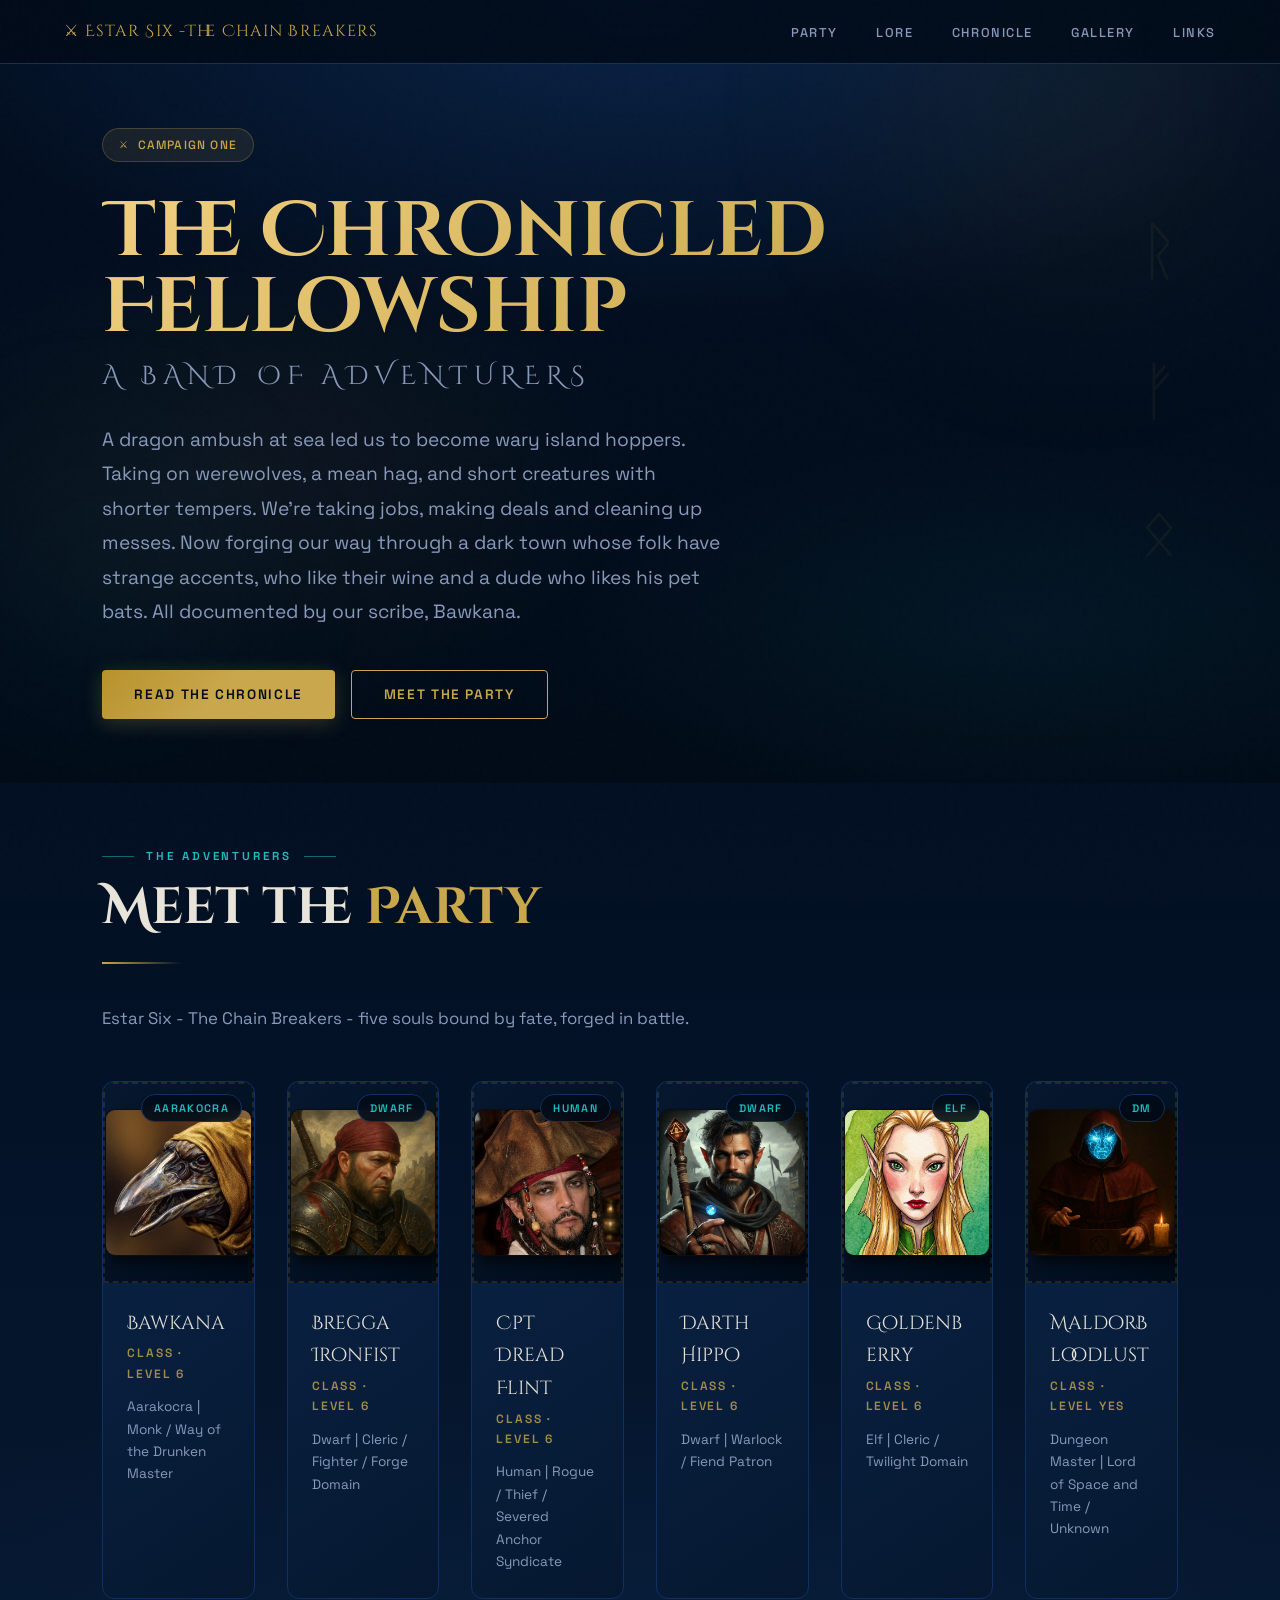
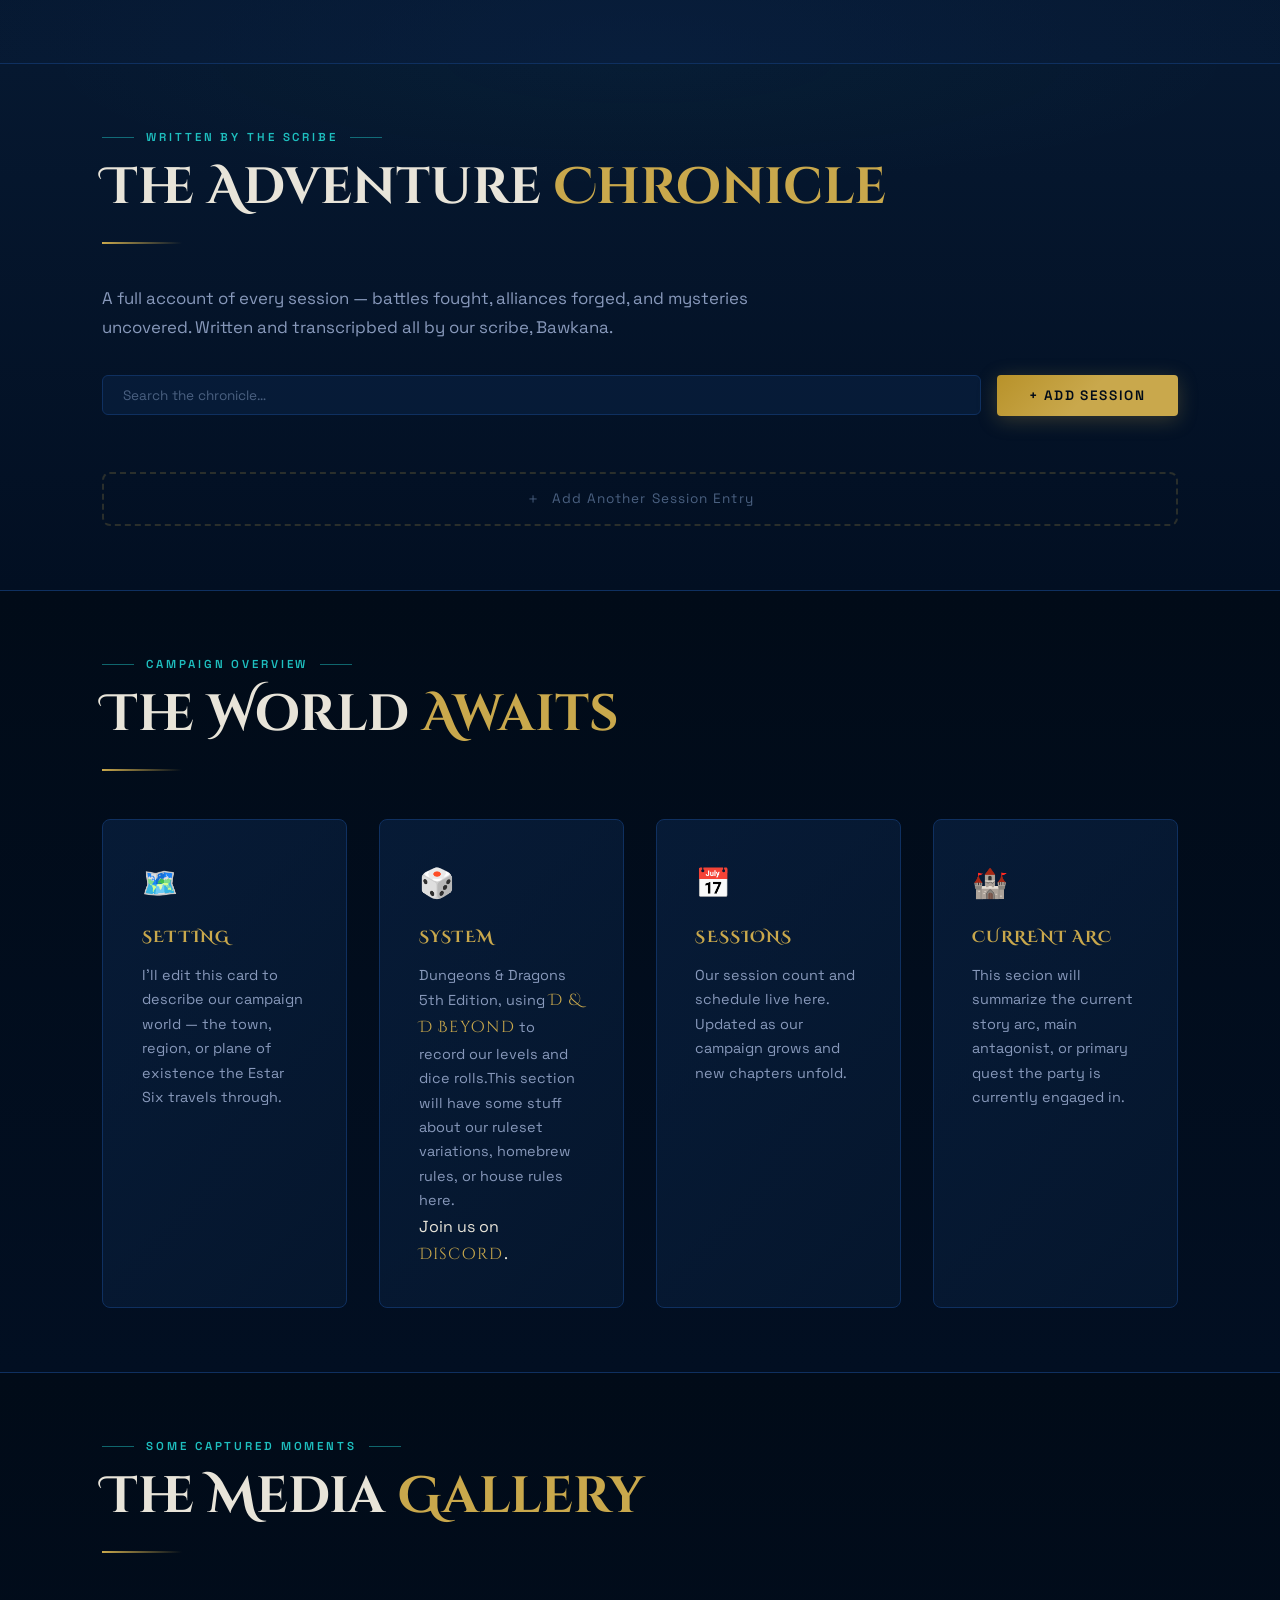
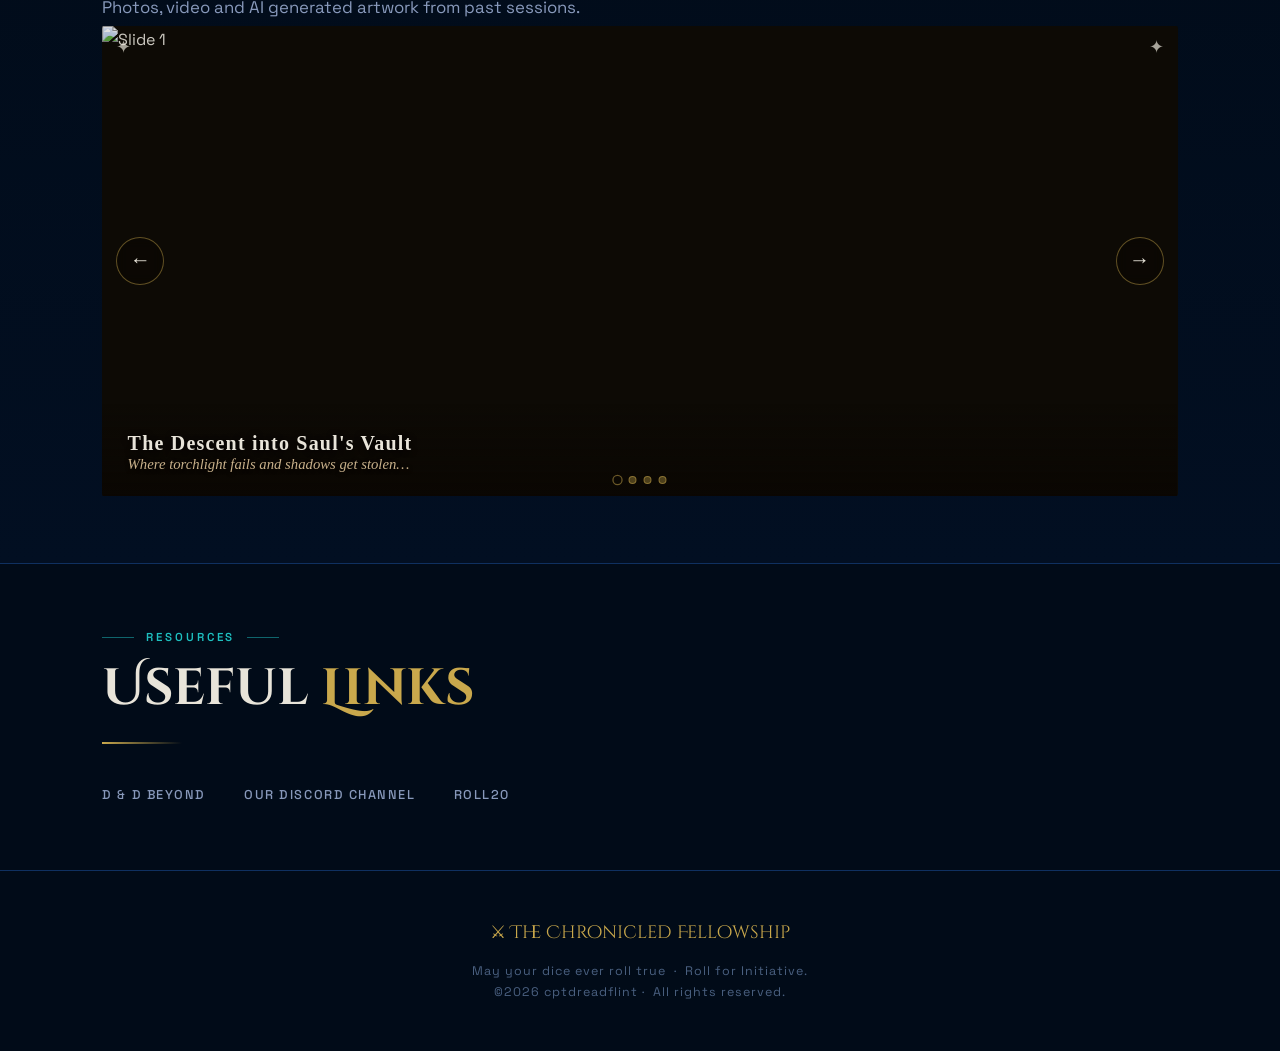
==== dnd.html @ a37221e0 "chaged p tag to div so that editing text container with pre-existing ul and li tags will appear in s" ====
<!doctype html>

<html lang="en">
  <head>
    <!-- Google tag (gtag.js) -->
    <script
      async
      src="https://www.googletagmanager.com/gtag/js?id=G-GZ7DWD8VS9"
    ></script>
    <script>
      window.dataLayer = window.dataLayer || [];
      function gtag() {
        dataLayer.push(arguments);
      }
      gtag("js", new Date());

      gtag("config", "G-GZ7DWD8VS9");
    </script>
    <meta charset="UTF-8" />
    <meta name="viewport" content="width=device-width, initial-scale=1.0" />
    <title>The Chronicled Fellowship</title>
    <link rel="stylesheet" href="./css/dnd.css" />
    <link
      href="https://fonts.googleapis.com/css2?family=Space+Grotesk:wght@300;400;500;600;700&family=Cinzel+Decorative:wght@400;700;900&display=swap"
      rel="stylesheet"
    />
  </head>
  <body>
    <!-- ─── NAVIGATION ─── -->

    <nav>
      <a href="#party" class="nav-logo">⚔ Estar Six -The Chain Breakers</a>
      <ul class="nav-links">
        <li><a href="#party">Party</a></li>
        <li><a href="#lore">Lore</a></li>
        <li><a href="#log">Chronicle</a></li>
        <li><a href="#gallery" class="mobile-nav-link">Gallery</a></li>
        <li><a href="#links-links">Links</a></li>
      </ul>

      <!-- Hamburger button — visible only at ≤ 479px via media query -->
      <div class="hamburger-menu">
        <button
          class="hamburger-btn"
          id="hamburgerBtn"
          aria-label="Toggle navigation menu"
          aria-expanded="false"
          aria-controls="mobileNav"
        >
          <span class="bar-top"></span>
          <span class="bar-mid"></span>
          <span class="bar-bot"></span>
        </button>
      </div>
    </nav>

    <!-- Mobile dropdown — lives outside <nav> so it can expand freely below it -->
    <div
      class="mobile-nav"
      id="mobileNav"
      role="navigation"
      aria-label="Mobile navigation"
    >
      <ul>
        <li><a href="#party" class="mobile-nav-link">Party</a></li>
        <li><a href="#lore" class="mobile-nav-link">Lore</a></li>
        <li><a href="#log" class="mobile-nav-link">Chronicle</a></li>
        <li><a href="#gallery" class="mobile-nav-link">Gallery</a></li>
        <li><a href="#links-links" class="mobile-nav-link">Links</a></li>
      </ul>
    </div>

    <!-- ─── HERO ─── -->

    <section id="hero">
      <div class="orb hero-orb-1"></div>
      <div class="orb hero-orb-2"></div>
      <div class="runes-deco" aria-hidden="true">
        <div class="rune">ᚱ</div>
        <div class="rune">ᚠ</div>
        <div class="rune">ᛟ</div>
      </div>
      <div class="section-inner hero-content">
        <div class="hero-badge anim-load-1">Campaign One</div>
        <h1 class="hero-title anim-load-2">The Chronicled<br />Fellowship</h1>
        <p class="hero-subtitle-name anim-load-3">A Band of Adventurers</p>
        <p class="hero-tagline anim-load-4">
          A dragon ambush at sea led us to become wary island hoppers. Taking on
          werewolves, a mean hag, and short creatures with shorter tempers.
          We're taking jobs, making deals and cleaning up messes. Now forging
          our way through a dark town whose folk have strange accents, who like
          their wine and a dude who likes his pet bats. All documented by our
          scribe, Bawkana.
        </p>
        <div class="hero-actions anim-load-4">
          <a href="#log" class="btn btn-primary">Read the Chronicle</a>
          <a href="#party" class="btn btn-ghost">Meet the Party</a>
        </div>
      </div>
    </section>

    <!-- ─── PARTY ─── -->

    <section id="party">
      <div class="section-inner reveal">
        <div class="section-eyebrow">The Adventurers</div>
        <h2 class="section-title">Meet the <span>Party</span></h2>
        <div class="divider"></div>
        <p class="section-subtitle">
          Estar Six - The Chain Breakers - five souls bound by fate, forged in
          battle.
          <!--Click a portrait to upload a character image.-->
        </p>

        <div class="party-grid" id="partyGrid">
          <!-- MEMBER 1 -->
          <div class="member-card">
            <div class="member-photo-wrap">
              <label
                class="member-photo-placeholder"
                for="photo1"
                title="Click to upload photo"
              >
                <picture>
                  <source
                    media="(max-width: 480px)"
                    srcset="./img/bawkana150.jpg"
                  />
                  <source
                    media="(max-width: 768px)"
                    srcset="./img/bawkana150.jpg"
                  />
                  <source
                    media="(max-width: 1200px)"
                    srcset="./img/bawkana.jpg"
                  />
                  <img src="./img/bawkana.jpg" alt="Bawkana portrait" />
                </picture>
                <!-- <span>🧝</span>
          Upload Portrait -->
              </label>
              <input
                type="file"
                id="photo1"
                class="photo-input"
                accept="image/*"
                onchange="loadPhoto(this, 'img1')"
              />
              <img
                id="img1"
                src=""
                alt="Character portrait"
                style="display: none"
              />
              <div class="member-race-badge" id="race1">Aarakocra</div>
            </div>
            <div class="member-info">
              <div
                class="member-name"
                id="name1"
                contenteditable="true"
                spellcheck="false"
              >
                Bawkana
              </div>
              <div
                class="member-class"
                id="class1"
                contenteditable="true"
                spellcheck="false"
              >
                Class · Level 6
              </div>
              <p
                class="member-bio"
                id="bio1"
                contenteditable="true"
                spellcheck="false"
              >
                Aarakocra | Monk / Way of the Drunken Master
              </p>
            </div>
          </div>

          <!-- MEMBER 2 -->
          <div class="member-card">
            <div class="member-photo-wrap">
              <label
                class="member-photo-placeholder"
                for="photo2"
                title="Click to upload photo"
              >
                <picture>
                  <source
                    media="(max-width: 480px)"
                    srcset="./img/bregga_ironfist150.png"
                  />
                  <source
                    media="(max-width: 768px)"
                    srcset="./img/bregga_ironfist150.png"
                  />
                  <source
                    media="(max-width: 1200px)"
                    srcset="./img/bregga_ironfist1024.jpg"
                  />
                  <img
                    src="./img/bregga_ironfist1024.jpg"
                    alt="Bregga Ironfist portrait"
                  />
                </picture>
                <!--<span>🧙</span>
           Upload Portrait -->
              </label>
              <input
                type="file"
                id="photo2"
                class="photo-input"
                accept="image/*"
                onchange="loadPhoto(this, 'img2')"
              />
              <img
                id="img2"
                src=""
                alt="Character portrait"
                style="display: none"
              />
              <div class="member-race-badge" id="race2">Dwarf</div>
            </div>
            <div class="member-info">
              <div
                class="member-name"
                id="name2"
                contenteditable="true"
                spellcheck="false"
              >
                Bregga Ironfist
              </div>
              <div
                class="member-class"
                id="class2"
                contenteditable="true"
                spellcheck="false"
              >
                Class · Level 6
              </div>
              <p
                class="member-bio"
                id="bio2"
                contenteditable="true"
                spellcheck="false"
              >
                Dwarf | Cleric / Fighter / Forge Domain
              </p>
            </div>
          </div>

          <!-- MEMBER 3 -->
          <div class="member-card">
            <div class="member-photo-wrap">
              <label
                class="member-photo-placeholder"
                for="photo3"
                title="Click to upload photo"
              >
                <span>
                  <picture>
                    <source
                      media="(max-width: 480px)"
                      srcset="./img/cptdreadflint150.jpg"
                    />
                    <source
                      media="(max-width: 768px)"
                      srcset="./img/cptdreadflint150.jpg"
                    />
                    <source
                      media="(max-width: 1200px)"
                      srcset="./img/cptdreadflint1024.jpg"
                    />
                    <img
                      src="./img/cptdreadflint1024.jpg"
                      alt="Cpt Dread Flint portrait"
                    />
                  </picture>
                </span>
                <!-- <span>🧟</span>
          Upload Portrait -->
              </label>
              <input
                type="file"
                id="photo3"
                class="photo-input"
                accept="image/*"
                onchange="loadPhoto(this, 'img3')"
              />
              <img
                id="img3"
                src=""
                alt="Character portrait"
                style="display: none"
              />
              <div class="member-race-badge" id="race3">Human</div>
            </div>
            <div class="member-info">
              <div
                class="member-name"
                id="name3"
                contenteditable="true"
                spellcheck="false"
              >
                Cpt Dread Flint
              </div>
              <div
                class="member-class"
                id="class3"
                contenteditable="true"
                spellcheck="false"
              >
                Class · Level 6
              </div>
              <p
                class="member-bio"
                id="bio3"
                contenteditable="true"
                spellcheck="false"
              >
                Human | Rogue / Thief / Severed Anchor Syndicate
              </p>
            </div>
          </div>

          <!-- MEMBER 4 -->
          <div class="member-card">
            <div class="member-photo-wrap">
              <label
                class="member-photo-placeholder"
                for="photo4"
                title="Click to upload photo"
              >
                <picture>
                  <source
                    media="(max-width: 480px)"
                    srcset="./img/darth_hippo150.jpg"
                  />
                  <source
                    media="(max-width: 768px)"
                    srcset="./img/darth_hippo150.jpg"
                  />
                  <source
                    media="(max-width: 1200px)"
                    srcset="./img/darth_hippo.jpeg"
                  />
                  <img
                    src="./img/darth_hippo.jpeg"
                    alt="Darth Hippo portrait"
                  />
                </picture>
                <!-- <span>🐉</span>
          Upload Portrait -->
              </label>
              <input
                type="file"
                id="photo4"
                class="photo-input"
                accept="image/*"
                onchange="loadPhoto(this, 'img4')"
              />
              <img
                id="img4"
                src=""
                alt="Character portrait"
                style="display: none"
              />
              <div class="member-race-badge" id="race4">Dwarf</div>
            </div>
            <div class="member-info">
              <div
                class="member-name"
                id="name4"
                contenteditable="true"
                spellcheck="false"
              >
                Darth Hippo
              </div>
              <div
                class="member-class"
                id="class4"
                contenteditable="true"
                spellcheck="false"
              >
                Class · Level 6
              </div>
              <p
                class="member-bio"
                id="bio4"
                contenteditable="true"
                spellcheck="false"
              >
                Dwarf | Warlock / Fiend Patron
              </p>
            </div>
          </div>

          <!-- MEMBER 5 -->
          <div class="member-card">
            <div class="member-photo-wrap">
              <label
                class="member-photo-placeholder"
                for="photo5"
                title="Click to upload photo"
              >
                <picture>
                  <source
                    media="(max-width: 480px)"
                    srcset="./img/goldenberry150.jpg"
                  />
                  <source
                    media="(max-width: 768px)"
                    srcset="./img/goldenberry150.jpg"
                  />
                  <source
                    media="(max-width: 1200px)"
                    srcset="./img/goldenberry.jpg"
                  />
                  <img src="./img/goldenberry.jpg" alt="Goldenberry portrait" />
                </picture>
                <!-- <span>🌿</span>
          Upload Portrait -->
              </label>
              <input
                type="file"
                id="photo5"
                class="photo-input"
                accept="image/*"
                onchange="loadPhoto(this, 'img5')"
              />
              <img
                id="img5"
                src=""
                alt="Character portrait"
                style="display: none"
              />
              <div class="member-race-badge" id="race5">Elf</div>
            </div>
            <div class="member-info">
              <div
                class="member-name"
                id="name5"
                contenteditable="true"
                spellcheck="false"
              >
                Goldenberry
              </div>
              <div
                class="member-class"
                id="class5"
                contenteditable="true"
                spellcheck="false"
              >
                Class · Level 6
              </div>
              <p
                class="member-bio"
                id="bio5"
                contenteditable="true"
                spellcheck="false"
              >
                Elf | Cleric / Twilight Domain
              </p>
            </div>
          </div>

          <!-- MEMBER 6 -->
          <div class="member-card">
            <div class="member-photo-wrap">
              <label
                class="member-photo-placeholder"
                for="photo6"
                title="Click to upload photo"
              >
                <picture>
                  <source
                    media="(max-width: 480px)"
                    srcset="./img/maldorbloodlust150.jpg"
                  />
                  <source
                    media="(max-width: 768px)"
                    srcset="./img/maldorbloodlust150.jpg"
                  />
                  <source
                    media="(max-width: 1200px)"
                    srcset="./img/maldorbloodlust1024.jpg"
                  />
                  <img
                    src="./img/maldorbloodlust1024.jpg"
                    alt="MaldorBloodlust portrait"
                  />
                </picture>
                <!-- <span>🌑</span>
          Upload Portrait -->
              </label>
              <input
                type="file"
                id="photo6"
                class="photo-input"
                accept="image/*"
                onchange="loadPhoto(this, 'img6')"
              />
              <img
                id="img6"
                src=""
                alt="Character portrait"
                style="display: none"
              />
              <div class="member-race-badge" id="race6">DM</div>
            </div>
            <div class="member-info">
              <div
                class="member-name"
                id="name6"
                contenteditable="true"
                spellcheck="false"
              >
                MaldorBloodlust
              </div>
              <div
                class="member-class"
                id="class6"
                contenteditable="true"
                spellcheck="false"
              >
                Class · Level Yes
              </div>
              <p
                class="member-bio"
                id="bio6"
                contenteditable="true"
                spellcheck="false"
              >
                Dungeon Master | Lord of Space and Time / Unknown
              </p>
            </div>
          </div>
        </div>
      </div>
    </section>

    <!-- ─── ADVENTURE LOG ─── -->

    <section id="log">
      <div class="section-inner reveal">
        <div class="section-eyebrow">Written by the Scribe</div>
        <h2 class="section-title">The Adventure <span>Chronicle</span></h2>
        <div class="divider"></div>
        <p class="section-subtitle">
          A full account of every session — battles fought, alliances forged,
          and mysteries uncovered. Written and transcripbed all by our scribe,
          Bawkana.
        </p>

        <div class="log-toolbar">
          <input
            type="text"
            class="log-search"
            id="logSearch"
            placeholder="Search the chronicle…"
            oninput="filterSessions()"
          />
          <button class="btn btn-primary" onclick="handleAddSession()">
            + Add Session
          </button>
        </div>

        <div class="session-list" id="sessionList">
          <!-- Dynamic session entries will be added here -->
        </div>

        <button class="add-session-btn" onclick="handleAddSession()">
          ＋ &nbsp;Add Another Session Entry
        </button>
      </div>
    </section>

    <!-- ─── LORE / CAMPAIGN INFO ─── -->

    <section id="lore">
      <div class="section-inner reveal">
        <div class="section-eyebrow">Campaign Overview</div>
        <h2 class="section-title">The World <span>Awaits</span></h2>
        <div class="divider"></div>
        <div class="lore-grid">
          <div class="lore-card">
            <span class="lore-icon">🗺️</span>
            <h3>Setting</h3>
            <p>
              I'll edit this card to describe our campaign world — the town,
              region, or plane of existence the Estar Six travels through.
            </p>
          </div>
          <div class="lore-card">
            <span class="lore-icon">🎲</span>
            <h3>System</h3>
            <p>
              Dungeons &amp; Dragons 5th Edition, using
              <a
                class="nav-logo"
                href="https://www.dndbeyond.com/"
                target="_blank"
                rel="noopener noreferrer"
                >D & D Beyond</a
              >
              to record our levels and dice rolls.This section will have some
              stuff about our ruleset variations, homebrew rules, or house rules
              here.
            </p>
            Join us on
            <a
              class="nav-logo"
              href="https://discord.com/channels/1499421818010996987/1499421819164295344"
              target="_blank"
              >Discord</a
            >.
          </div>
          <div class="lore-card">
            <span class="lore-icon">📅</span>
            <h3>Sessions</h3>
            <p>
              Our session count and schedule live here. Updated as our campaign
              grows and new chapters unfold.
            </p>
          </div>
          <div class="lore-card">
            <span class="lore-icon">🏰</span>
            <h3>Current Arc</h3>
            <p>
              This secion will summarize the current story arc, main antagonist,
              or primary quest the party is currently engaged in.
            </p>
          </div>
        </div>
      </div>
    </section>

    <!-- ─── MEDIA GALLERY ─── -->

    <section id="gallery">
      <div class="section-inner reveal">
        <div class="section-eyebrow">Some Captured Moments</div>
        <h2 class="section-title">The Media <span>Gallery</span></h2>
        <div class="divider"></div>
        <p class="section-subtitle">
          Photos, video and AI generated artwork from past sessions.
        </p>

        <div class="page">
          <div class="carousel-wrap">
            <div class="carousel-trim"></div>
            <div class="carousel-track-outer">
              <div class="carousel-track" id="carousel-track">
                <!-- SLIDE 1 — -->
                <div class="carousel-slide active" data-index="0">
                  <img
                    src="https://images.unsplash.com/photo-1518709268805-4e9042af9f23?w=1200&q=80"
                    alt="Slide 1"
                  />
                  <div class="slide-caption">
                    <h3>The Descent into Saul's Vault</h3>
                    <p>Where torchlight fails and shadows get stolen…</p>
                  </div>
                </div>

                <!-- SLIDE 2 — -->
                <div class="carousel-slide" data-index="1">
                  <!-- <img src="https://images.unsplash.com/photo-1510798831971-661eb04b3739?w=1200&q=80" alt="Slide 2"/> -->
                  <img src="./img/unkindness0.png" alt="Slide 2" />
                  <div class="slide-caption">
                    <h3>The Unkindness of Bavaria</h3>
                    <p>
                      Where the air is thick with secrets and the nights belong
                      to bats and werewolves. <small>(bawkcock)</small>
                    </p>
                  </div>
                </div>

                <!-- SLIDE 3 —  -->
                <div class="carousel-slide" data-index="2">
                  <!-- <img src="https://images.unsplash.com/photo-1519074069444-1ba4fff66d16?w=1200&q=80" alt="Slide 3"/> -->
                  <img src="./img/maldorbloodlust.png" alt="Slide 3" />
                  <div class="slide-caption">
                    <h3>Maldorbloodlust of Sandy Valley</h3>
                    <p>Dungeon Master: Narrator | Creator | Rule Maker</p>
                  </div>
                </div>

                <!-- SLIDE 4 —  -->
                <div class="carousel-slide" data-index="2">
                  <img src="./img/the-chainbreakers 1.jpg" alt="Slide 4" />
                  <!-- <img src="./img/maldorbloodlust.png" alt="Slide 4/> -->
                  <div class="slide-caption">
                    <h3>October 2025 Session</h3>
                    <p>Estar Six -The Chain Breakers</p>
                  </div>
                </div>

                <!-- TO ADD MORE SLIDES: copy a slide block above, update src/alt/caption,
                 then add another <div class="carousel-dot" onclick="carouselGoTo(N)"></div>
                 in the dots section below (where N = 0-based index) -->
              </div>

              <button
                class="carousel-btn prev"
                onclick="carouselMove(-1)"
                aria-label="Previous"
              >
                &#8592;
              </button>
              <button
                class="carousel-btn next"
                onclick="carouselMove(1)"
                aria-label="Next"
              >
                &#8594;
              </button>

              <div class="carousel-dots" id="carousel-dots">
                <div
                  class="carousel-dot active"
                  onclick="carouselGoTo(0)"
                ></div>
                <div class="carousel-dot" onclick="carouselGoTo(1)"></div>
                <div class="carousel-dot" onclick="carouselGoTo(2)"></div>
                <div class="carousel-dot" onclick="carouselGoTo(3)"></div>
              </div>
            </div>
            <div class="carousel-trim"></div>
          </div>
        </div>
      </div>
    </section>

    <!-- LINKS -->

    <section id="links-links">
      <div class="section-inner reveal">
        <div class="section-eyebrow">Resources</div>
        <h2 class="section-title">Useful <span>Links</span></h2>
        <div class="divider"></div>
        <!-- <p>Coming &nbsp;·&nbsp; Soon</p> -->
        <div class="links-links">
          <a
            href="https://www.dndbeyond.com/en"
            target="_blank"
            rel="noopener noreferrer"
            rel="noopener noreferrer"
            class="links-link"
            >D & D Beyond</a
          >
          <a
            href="https://discord.com/channels/1499421818010996987/1499421819164295344"
            target="_blank"
            rel="noopener noreferrer"
            class="links-link"
            >Our Discord Channel</a
          >
          <a
            href="https://roll20.net/"
            target="_blank"
            rel="noopener noreferrer"
            class="links-link"
            >Roll20</a
          >
        </div>
      </div>
    </section>

    <!-- ─── FOOTER ─── -->

    <footer>
      <span class="footer-logo">⚔ The Chronicled Fellowship</span>
      <p>May your dice ever roll true &nbsp;·&nbsp; Roll for Initiative.</p>
      <p>
        &copy;<span id="year"></span> cptdreadflint&nbsp;·&nbsp; All rights
        reserved.
      </p>
    </footer>

    <!-- ─── LOGIN MODAL  ─── -->

    <div class="modal-overlay" id="loginOverlay">
      <div class="modal">
        <button class="modal-close" onclick="closeLoginModal()" title="Close">
          ✕
        </button>
        <h2>Scribe Access</h2>
        <p>You must be logged in to add chronicle entries.</p>
        <div class="msg" id="login-modal-msg"></div>
        <div class="modal-field">
          <label>Email</label>
          <input type="email" id="mEmail" placeholder="your@email.com" />
        </div>
        <div class="modal-field">
          <label>Password</label>
          <input type="password" id="mPassword" placeholder="••••••••" />
        </div>
        <div class="modal-actions">
          <button class="btn btn-ghost" onclick="closeLoginModal()">
            Cancel
          </button>
          <button
            class="btn btn-primary"
            id="login-modal-btn"
            onclick="handleModalLogin()"
          >
            Enter
          </button>
        </div>
      </div>
    </div>

    <!-- ───ADD SESSION MODAL REV 2─── -->

    <div class="modal-overlay" id="modalOverlay">
      <div class="modal">
        <button class="modal-close" onclick="closeModal()" title="Close">
          ✕
        </button>
        <h2>Add Session Entry</h2>
        <!-- User info will be injected here after login -->
        <div class="user-bar" id="modal-user-bar" style="display:none;">
          <span>Logged in as: <strong id="modal-user-email"></strong></span>
          <button class="signout" onclick="handleModalSignout()">Sign Out</button>
        </div>
        <div class="msg" id="modal-msg"></div>
        <div class="modal-field">
          <label>Session Title</label>
          <input
            type="text"
            id="mTitle"
            placeholder="e.g. The Siege of Whitestone"
          />
        </div>
        <div class="modal-field">
          <label>Session Date</label>
          <input type="date" id="mDate" />
        </div>
        <div class="modal-field">
          <label>Notes (paste scribe's text)</label>
          <textarea
            id="mNotes"
            placeholder="Paste the session recap here…"
            oninput="updateCharCount()"
          ></textarea>
          <div class="char-count" id="char-count">0 characters</div>
        </div>
        <div class="modal-actions">
          <button class="btn btn-ghost" onclick="closeModal()">Cancel</button>
          <button
            class="btn btn-primary"
            id="submit-btn"
            onclick="addSession()"
          >
            Add to Chronicle
          </button>
        </div>
      </div>
    </div>

    <script type="module">
      import { createClient } from "https://cdn.jsdelivr.net/npm/@supabase/supabase-js/+esm";

      const SUPABASE_URL = "https://mnrbjkqaqtajdsgyvvqv.supabase.co";
      const SUPABASE_KEY =
        "eyJhbGciOiJIUzI1NiIsInR5cCI6IkpXVCJ9.eyJpc3MiOiJzdXBhYmFzZSIsInJlZiI6Im1ucmJqa3FhcXRhamRzZ3l2dnF2Iiwicm9sZSI6ImFub24iLCJpYXQiOjE3NzkzMzEwMDAsImV4cCI6MjA5NDkwNzAwMH0.MekDKfdUX0HrZEdS8QefVBW1pB5H14zn9jU-RWzCByY";

      const supabase = createClient(SUPABASE_URL, SUPABASE_KEY);

      let editingId = null; // tracks which entry is being edited

      // ─── MESSAGE HELPER ───
      function showModalMsg(id, text, type) {
        const el = document.getElementById(id);
        el.textContent = text;
        el.className = `msg ${type}`;
      }

      function clearMsg(id) {
        const el = document.getElementById(id);
        el.textContent = "";
        el.className = "msg";
      }

      // ─── LOAD CHRONICLE ───
      async function loadChronicleEntries() {
        const { data, error } = await supabase
          .from("session_logs")
          .select("id, title, session_date, content")
          .order("session_date", { ascending: false });

        if (error) {
          console.error("Chronicle load error:", error.message);
          return;
        }

        const list = document.getElementById("sessionList");
        list.innerHTML = "";

        data.forEach((entry, index) => {
          const sessionNumber = data.length - index;

          const dateObj = new Date(entry.session_date);
          const formattedDate = dateObj.toLocaleDateString("en-US", {
            year: "numeric",
            month: "long",
            day: "numeric",
          });

          const div = document.createElement("div");
          div.className = "session-entry";
          div.dataset.title = entry.title.toLowerCase();
          div.dataset.session = sessionNumber;
          div.dataset.id = entry.id;

          div.innerHTML = `
        <div class="session-header" onclick="toggleSession(this)">
          <div class="session-header-left">
            <span class="session-number">Session ${sessionNumber}</span>
            <span class="session-title">${entry.title}</span>
          </div>
          <div style="display:flex;align-items:center;gap:1rem;">
            <span class="session-date">${formattedDate}</span>
            <span class="session-toggle">▾</span>
          </div>
        </div>
        <div class="session-body scrolling-text-container">
          <div class="session-notes-placeholder">${entry.content}</div>
        </div>
      `;

          list.appendChild(div);
        });

        // After entries render, check if logged in and show edit buttons
        const {
          data: { session },
        } = await supabase.auth.getSession();
        if (session) showEditButtons();
      }

      // ─── SCRIBE GREETING + EDIT BUTTONS ───
      async function checkScribeAccess() {
        const {
          data: { session },
        } = await supabase.auth.getSession();

        if (session) {
          // Show greeting above the subtitle
          const subtitle = document.querySelector("#log .section-subtitle");
          if (subtitle && !document.getElementById("scribe-greeting")) {
            const greeting = document.createElement("p");
            greeting.id = "scribe-greeting";
            greeting.className = "greeting-login";
            greeting.innerHTML = `Greetings, <strong style="color:var(--accent-gold);">${session.user.email}</strong> — you are granted access to edit the session logs.`;
            subtitle.insertAdjacentElement("beforebegin", greeting);
          }

          showEditButtons();
          document.getElementById("modal-user-bar").style.display = "flex";
          document.getElementById("modal-user-email").textContent = session.user.email;
        }
      }

      function showEditButtons() {
        document.querySelectorAll(".session-entry").forEach((entry) => {
          if (entry.querySelector(".edit-btn")) return; // already has one
          const headerRight = entry.querySelector(
            ".session-header > div:last-child",
          );
          const btn = document.createElement("button");
          btn.className = "edit-btn";
          btn.textContent = "✎ Edit";
          btn.style.cssText =
            "font-size:0.7rem; padding:0.2rem 0.6rem; background:transparent; border:1px solid var(--gold); color:var(--gold); border-radius:3px; cursor:pointer;";
          btn.onclick = (e) => {
            e.stopPropagation();
            openEditModal(entry);
          };
          headerRight.insertBefore(
            btn,
            headerRight.querySelector(".session-toggle"),
          );
        });
      }

      function openEditModal(entry) {
        const id = entry.dataset.id;
        const title = entry.querySelector(".session-title").textContent;
        const date = entry.querySelector(".session-date").textContent;
        const content = entry.querySelector(
          ".session-notes-placeholder",
        ).textContent;

        // Convert displayed date back to YYYY-MM-DD for the date input
        const dateObj = new Date(date);
        const isoDate = dateObj.toISOString().split("T")[0];

        // Pre-fill modal fields
        document.getElementById("mTitle").value = title;
        document.getElementById("mDate").value = isoDate;
        document.getElementById("mNotes").value = content;
        document.getElementById("char-count").textContent =
          `${content.length.toLocaleString()} characters`;

        // Set edit mode
        editingId = id;

        // Update submit button label
        document.getElementById("submit-btn").textContent = "Update Chronicle";

        // Open the modal
        document.getElementById("modalOverlay").classList.add("active");
        document.body.style.overflow = "hidden";
        setTimeout(() => document.getElementById("mTitle").focus(), 100);
      }

      // ─── LOGIN MODAL ───
      window.closeLoginModal = function () {
        document.getElementById("loginOverlay").classList.remove("active");
        document.body.style.overflow = "";
        document.getElementById("mEmail").value = "";
        document.getElementById("mPassword").value = "";
        clearMsg("login-modal-msg");
      };

      window.handleModalSignout = async function () {
        await supabase.auth.signOut();
        document.getElementById("modal-user-bar").style.display = "none";
        document.getElementById("modal-user-email").textContent = "";   
        document.getElementById("scribe-greeting")?.remove();
        document.querySelectorAll(".edit-btn").forEach((btn) => btn.remove());
        closeModal();
      };

      window.handleModalLogin = async function () {
        const email = document.getElementById("mEmail").value.trim();
        const password = document.getElementById("mPassword").value;
        const btn = document.getElementById("login-modal-btn");

        if (!email || !password) {
          showModalMsg("login-modal-msg", "Enter your credentials.", "error");
          return;
        }

        btn.disabled = true;
        btn.textContent = "Authenticating...";

        const { data, error } = await supabase.auth.signInWithPassword({
          email,
          password,
        });

        if (error) {
          showModalMsg("login-modal-msg", error.message, "error");
          btn.disabled = false;
          btn.textContent = "Enter";
          return;
        }

        // Login success
        closeLoginModal();
        checkScribeAccess();

        // Open add session modal
        document.getElementById("modalOverlay").classList.add("active");
        document.body.style.overflow = "hidden";
        setTimeout(() => document.getElementById("mTitle").focus(), 100);
      };

      // ─── HANDLE ADD SESSION BUTTON ───
      window.handleAddSession = async function () {
        const {
          data: { session },
        } = await supabase.auth.getSession();
        if (!session) {
          document.getElementById("loginOverlay").classList.add("active");
          document.body.style.overflow = "hidden";
          setTimeout(() => document.getElementById("mEmail").focus(), 100);
          return;
        }
        // Reset to add mode
        editingId = null;
        document.getElementById("submit-btn").textContent = "Add to Chronicle";
        document.getElementById("modalOverlay").classList.add("active");
        document.body.style.overflow = "hidden";
        setTimeout(() => document.getElementById("mTitle").focus(), 100);
      };

      // ─── ADD / UPDATE SESSION MODAL ───
      window.closeModal = function () {
        document.getElementById("modalOverlay").classList.remove("active");
        document.body.style.overflow = "";
        editingId = null;
        document.getElementById("submit-btn").textContent = "Add to Chronicle";
        clearModalForm();
      };

      window.addSession = async function () {
        const title = document.getElementById("mTitle").value.trim();
        const date = document.getElementById("mDate").value;
        const notes = document.getElementById("mNotes").value.trim();
        const btn = document.getElementById("submit-btn");

        if (!title || !date || !notes) {
          showModalMsg(
            "modal-msg",
            "All fields must be filled before sealing the chronicle.",
            "error",
          );
          return;
        }

        btn.disabled = true;
        btn.textContent = editingId ? "Updating..." : "Sealing...";

        let error;

        if (editingId) {
          // UPDATE existing entry
          ({ error } = await supabase
            .from("session_logs")
            .update({ title, session_date: date, content: notes })
            .eq("id", editingId));
        } else {
          // INSERT new entry
          ({ error } = await supabase
            .from("session_logs")
            .insert([{ title, session_date: date, content: notes }]));
        }

        if (error) {
          showModalMsg("modal-msg", error.message, "error");
          btn.disabled = false;
          btn.textContent = editingId ? "Update Chronicle" : "Add to Chronicle";
          return;
        }

        showModalMsg(
          "modal-msg",
          editingId ? "Chronicle updated!" : "Chronicle sealed and recorded!",
          "success",
        );
        clearModalForm();
        btn.disabled = false;
        btn.textContent = "Add to Chronicle";

        setTimeout(() => {
          closeModal();
          loadChronicleEntries();
        }, 1200);
      };

      window.updateCharCount = function () {
        const len = document.getElementById("mNotes").value.length;
        document.getElementById("char-count").textContent =
          `${len.toLocaleString()} characters`;
      };

      function clearModalForm() {
        document.getElementById("mTitle").value = "";
        document.getElementById("mDate").value = "";
        document.getElementById("mNotes").value = "";
        document.getElementById("char-count").textContent = "0 characters";
        clearMsg("modal-msg");
      }

      // Enter key on password field triggers login
      document.getElementById("mPassword").addEventListener("keydown", (e) => {
        if (e.key === "Enter") window.handleModalLogin();
      });

      // ─── INIT ───
      loadChronicleEntries();
      checkScribeAccess();
    </script>

    <script>
      /* ─── HAMBURGER MENU ─────────────────────────────────────────
       On click: toggle .is-open on both the button and the panel.
         Button  → bars morph to ✕ (CSS handles the visual)
         Panel   → max-height + opacity transition slides it open
       aria-expanded updates for screen readers.
       Tapping any mobile link closes the menu and lets the page
       scroll cleanly to the target section.
    ──────────────────────────────────────────────────────────── */
      const hamburgerBtn = document.getElementById("hamburgerBtn");
      const mobileNav = document.getElementById("mobileNav");

      hamburgerBtn.addEventListener("click", () => {
        const opening = mobileNav.classList.toggle("is-open");
        hamburgerBtn.classList.toggle("is-open", opening);
        hamburgerBtn.setAttribute("aria-expanded", opening);
      });

      // Close when a link is tapped so the menu doesn't stay open mid-scroll
      document.querySelectorAll(".mobile-nav-link").forEach((link) => {
        link.addEventListener("click", () => {
          mobileNav.classList.remove("is-open");
          hamburgerBtn.classList.remove("is-open");
          hamburgerBtn.setAttribute("aria-expanded", "false");
        });
      });
    </script>

    <script>
      document.getElementById("year").innerHTML = new Date().getFullYear();
    </script>
    <script>
      /* ─── SCROLL REVEAL ─── */
      const revealEls = document.querySelectorAll(".reveal");
      const observer = new IntersectionObserver(
        (entries) => {
          entries.forEach((e) => {
            if (e.isIntersecting) {
              e.target.classList.add("visible");
            }
          });
        },
        { threshold: 0.08 },
      );
      revealEls.forEach((el) => observer.observe(el));

      /* ─── SESSION TOGGLE ─── */
      function toggleSession(header) {
        const entry = header.closest(".session-entry");
        entry.classList.toggle("open");
      }

      /* ─── MODAL ─── */
      let sessionCount = 1;

      // function openModal() {
      //   document.getElementById("modalOverlay").classList.add("active");
      //   document.body.style.overflow = "hidden";
      //   setTimeout(() => document.getElementById("mTitle").focus(), 100);
      // }

      function closeModal() {
        document.getElementById("modalOverlay").classList.remove("active");
        document.body.style.overflow = "";
        document.getElementById("mTitle").value = "";
        document.getElementById("mDate").value = "";
        document.getElementById("mNotes").value = "";
      }

      document
        .getElementById("modalOverlay")
        .addEventListener("click", function (e) {
          if (e.target === this) closeModal();
        });

      function addSession() {
        const title =
          document.getElementById("mTitle").value.trim() || "Untitled Session";
        const date =
          document.getElementById("mDate").value.trim() || "Date Unknown";
        const notes = document.getElementById("mNotes").value.trim() || "";
        sessionCount++;

        const toRoman = (n) => {
          const vals = [1000, 900, 500, 400, 100, 90, 50, 40, 10, 9, 5, 4, 1];
          const syms = [
            "M",
            "CM",
            "D",
            "CD",
            "C",
            "XC",
            "L",
            "XL",
            "X",
            "IX",
            "V",
            "IV",
            "I",
          ];
          let r = "";
          vals.forEach((v, i) => {
            while (n >= v) {
              r += syms[i];
              n -= v;
            }
          });
          return r;
        };

        const entry = document.createElement("div");
        entry.className = "session-entry";
        entry.dataset.title = title.toLowerCase();

        entry.innerHTML = `
        <div class="session-header" onclick="toggleSession(this)">
          <div class="session-header-left">
            <span class="session-number">Session ${toRoman(sessionCount)}</span>
            <span class="session-title">${escHtml(title)}</span>
          </div>
          <div style="display:flex;align-items:center;gap:1rem;">
            <span class="session-date">${escHtml(date)}</span>
            <span class="session-toggle">▾</span>
          </div>
        </div>
        <div class="session-body">
          ${
            notes
              ? `<p class="session-notes">${escHtml(notes)}</p>`
              : `<p class="session-notes-placeholder">No notes recorded for this session.</p>`
          }
        </div>`;

        document.getElementById("sessionList").appendChild(entry);

        // Trigger reveal animation
        requestAnimationFrame(() => {
          entry.style.opacity = "0";
          entry.style.transform = "translateY(16px)";
          entry.style.transition = "opacity 0.5s ease, transform 0.5s ease";
          requestAnimationFrame(() => {
            entry.style.opacity = "1";
            entry.style.transform = "none";
          });
        });

        closeModal();
        entry.scrollIntoView({ behavior: "smooth", block: "nearest" });
      }

      function escHtml(str) {
        return str
          .replace(/&/g, "&amp;")
          .replace(/</g, "&lt;")
          .replace(/>/g, "&gt;")
          .replace(/"/g, "&quot;");
      }

      /* ─── SEARCH / FILTER ─── */
      function filterSessions() {
        const q = document.getElementById("logSearch").value.toLowerCase();
        document.querySelectorAll(".session-entry").forEach((el) => {
          const title =
            (el.dataset.title || "") +
            " " +
            (
              el.querySelector(".session-title")?.textContent || ""
            ).toLowerCase();
          el.style.display = title.includes(q) ? "" : "none";
        });
      }

      /* ─── PHOTO UPLOAD ─── */
      function loadPhoto(input, imgId) {
        if (!input.files || !input.files[0]) return;
        const reader = new FileReader();
        reader.onload = (e) => {
          const img = document.getElementById(imgId);
          img.src = e.target.result;
          img.style.display = "block";
          const label = input.previousElementSibling;
          if (label && label.classList.contains("member-photo-placeholder")) {
            label.style.display = "none";
          }
        };
        reader.readAsDataURL(input.files[0]);
      }

      /* ─── KEYBOARD: ESC closes modal ─── */
      document.addEventListener("keydown", (e) => {
        if (e.key === "Escape") closeModal();
      });

      /* ─── MEDIA GALLERY CAROUSEL ─── */
      const slides = document.querySelectorAll(".carousel-slide");
      const dots = document.querySelectorAll(".carousel-dot");
      let current = 0;
      let animating = false;
      let autoTimer;

      function carouselGoTo(next, direction) {
        if (animating || next === current) return;
        animating = true;

        const prev = current;
        if (direction === undefined) direction = next > prev ? 1 : -1;

        const entering = slides[next];
        const leaving = slides[prev];

        // 1. Position entering slide off-screen instantly (no transition)
        entering.classList.remove(
          "active",
          "exit-left",
          "exit-right",
          "enter-from-right",
          "enter-from-left",
        );
        entering.classList.add(
          direction > 0 ? "enter-from-right" : "enter-from-left",
        );

        // 2. Force browser to register the off-screen position
        void entering.offsetWidth;

        // 3. Remove the no-transition staging class, add active so it animates to center
        entering.classList.remove("enter-from-right", "enter-from-left");
        entering.classList.add("active");

        // 4. Slide leaving image out in the opposite direction
        leaving.classList.remove("active");
        leaving.classList.add(direction > 0 ? "exit-left" : "exit-right");

        // 5. Update dots
        dots[prev].classList.remove("active");
        dots[next].classList.add("active");
        current = next;

        setTimeout(() => {
          leaving.classList.remove("exit-left", "exit-right");
          animating = false;
        }, 680);

        resetAuto();
      }

      function carouselMove(dir) {
        const next = (current + dir + slides.length) % slides.length;
        carouselGoTo(next, dir);
      }

      function resetAuto() {
        clearInterval(autoTimer);
        autoTimer = setInterval(() => carouselMove(1), 5000);
      }
      resetAuto();

      // Swipe support
      let touchStartX = 0;
      const trackOuter = document.querySelector(".carousel-track-outer");
      trackOuter.addEventListener(
        "touchstart",
        (e) => {
          touchStartX = e.touches[0].clientX;
        },
        { passive: true },
      );
      trackOuter.addEventListener("touchend", (e) => {
        const dx = e.changedTouches[0].clientX - touchStartX;
        if (Math.abs(dx) > 40) carouselMove(dx < 0 ? 1 : -1);
      });
    </script>
  </body>
</html>
---- css/dnd.css ----
/* ─── RESET & VARIABLES ──────────────────────────────────── */
*,
*::before,
*::after {
  box-sizing: border-box;
  margin: 0;
  padding: 0;
}

:root {
  --navy-deepest: #010b18;
  --navy-deep: #020f22;
  --navy-mid: #061830;
  --navy-light: #0a2448;
  --navy-border: #0f3060;
  --accent-gold: #c9a84c;
  --accent-gold2: #f0d080;
  --accent-teal: #1ebfbf;
  --accent-glow: rgba(201, 168, 76, 0.18);
  --text-primary: #e8e4d9;
  --text-muted: #8899bb;
  --text-dim: #4a6080;
  --font-display: "Cinzel Decorative", serif;
  --font-body: "Space Grotesk", sans-serif;
  --radius: 4px;
  --transition: 0.35s cubic-bezier(0.4, 0, 0.2, 1);
}

html {
  scroll-behavior: smooth;
}

body {
  font-family: var(--font-body);
  background: var(--navy-deepest);
  color: var(--text-primary);
  overflow-x: hidden;
  line-height: 1.7;
}

/* ─── NOISE TEXTURE OVERLAY ──────────────────────────────── */
body::before {
  content: "";
  position: fixed;
  inset: 0;
  background-image: url("data:image/svg+xml,%3Csvg viewBox='0 0 200 200' xmlns='http://www.w3.org/2000/svg'%3E%3Cfilter id='n'%3E%3CfeTurbulence type='fractalNoise' baseFrequency='0.9' numOctaves='4' stitchTiles='stitch'/%3E%3C/filter%3E%3Crect width='100%25' height='100%25' filter='url(%23n)' opacity='0.04'/%3E%3C/svg%3E");
  pointer-events: none;
  z-index: 999;
  opacity: 0.4;
}

/* ─── ENTRANCE ANIMATIONS ────────────────────────────────── */
@keyframes fadeUp {
  from {
    opacity: 0;
    transform: translateY(32px);
  }
  to {
    opacity: 1;
    transform: translateY(0);
  }
}
@keyframes fadeIn {
  from {
    opacity: 0;
  }
  to {
    opacity: 1;
  }
}
@keyframes shimmer {
  0% {
    background-position: -200% center;
  }
  100% {
    background-position: 200% center;
  }
}
@keyframes glowPulse {
  0%,
  100% {
    box-shadow:
      0 0 12px rgba(201, 168, 76, 0.2),
      0 0 40px rgba(201, 168, 76, 0.05);
  }
  50% {
    box-shadow:
      0 0 24px rgba(201, 168, 76, 0.4),
      0 0 60px rgba(201, 168, 76, 0.12);
  }
}
@keyframes borderFlow {
  0% {
    background-position: 0% 50%;
  }
  50% {
    background-position: 100% 50%;
  }
  100% {
    background-position: 0% 50%;
  }
}
@keyframes runeFloat {
  0%,
  100% {
    transform: translateY(0px) rotate(0deg);
    opacity: 0.07;
  }
  50% {
    transform: translateY(-20px) rotate(5deg);
    opacity: 0.13;
  }
}
@keyframes orbFloat {
  0%,
  100% {
    transform: translate(0, 0) scale(1);
  }
  33% {
    transform: translate(30px, -40px) scale(1.08);
  }
  66% {
    transform: translate(-20px, 20px) scale(0.95);
  }
}

.anim-load-1 {
  animation: fadeUp 0.8s ease both;
  animation-delay: 0.1s;
}
.anim-load-2 {
  animation: fadeUp 0.8s ease both;
  animation-delay: 0.25s;
}
.anim-load-3 {
  animation: fadeUp 0.8s ease both;
  animation-delay: 0.4s;
}
.anim-load-4 {
  animation: fadeUp 0.8s ease both;
  animation-delay: 0.55s;
}
.anim-fade {
  animation: fadeIn 1.2s ease both;
  animation-delay: 0.3s;
}

/* ─── SCROLLBAR ──────────────────────────────────────────── */
::-webkit-scrollbar {
  width: 6px;
}
::-webkit-scrollbar-track {
  background: var(--navy-deepest);
}
::-webkit-scrollbar-thumb {
  background: var(--navy-border);
  border-radius: 3px;
}
::-webkit-scrollbar-thumb:hover {
  background: var(--accent-gold);
}

/* ─── NAV ────────────────────────────────────────────────── */
.hamburger-menu {
  display: none; /* hidden on desktop; shown via media query below */
  position: relative;
}

nav {
  position: fixed;
  top: 0;
  left: 0;
  right: 0;
  z-index: 100;
  background: rgba(1, 11, 24, 0.85);
  backdrop-filter: blur(18px);
  border-bottom: 1px solid var(--navy-border);
  padding: 0 clamp(1rem, 5vw, 4rem);
  height: 64px;
  display: flex;
  align-items: center;
  justify-content: space-between;
  animation: fadeIn 0.6s ease both;
}

.nav-logo {
  font-family: var(--font-display);
  font-size: clamp(0.75rem, 1.8vw, 1rem);
  color: var(--accent-gold);
  letter-spacing: 0.08em;
  text-decoration: none;
}

.nav-links,
.links-links {
  display: flex;
  gap: clamp(1rem, 3vw, 2.5rem);
  list-style: none;
}

.nav-links a,
.links-links a {
  font-family: var(--font-body);
  font-size: 0.8rem;
  font-weight: 500;
  letter-spacing: 0.12em;
  text-transform: uppercase;
  color: var(--text-muted);
  text-decoration: none;
  transition: color var(--transition);
  position: relative;
}

.nav-links a::after,
.links-links a::after {
  content: "";
  position: absolute;
  bottom: -3px;
  left: 0;
  right: 100%;
  height: 1px;
  background: var(--accent-gold);
  transition: right var(--transition);
}

.nav-links a:hover,
.links-links a:hover {
  color: var(--accent-gold);
}
.nav-links a:hover::after,
.links-links a:hover::after {
  right: 0;
}

/* ─── BUTTONS ────────────────────────────────────────────── */
.btn {
  display: inline-flex;
  align-items: center;
  gap: 0.5rem;
  padding: 0.75rem 2rem;
  font-family: var(--font-body);
  font-size: 0.85rem;
  font-weight: 600;
  letter-spacing: 0.12em;
  text-transform: uppercase;
  text-decoration: none;
  border: none;
  cursor: pointer;
  border-radius: var(--radius);
  transition:
    transform 0.2s ease,
    box-shadow 0.2s ease,
    background 0.2s ease;
  position: relative;
  overflow: hidden;
}

.btn::before {
  content: "";
  position: absolute;
  inset: 0;
  background: rgba(255, 255, 255, 0.08);
  opacity: 0;
  transition: opacity 0.2s ease;
}

.btn:hover::before {
  opacity: 1;
}
.btn:hover {
  transform: translateY(-2px);
}
.btn:active {
  transform: translateY(0);
}

.btn-primary {
  background: linear-gradient(135deg, #b8922a, var(--accent-gold), #c9a84c);
  color: var(--navy-deepest);
  box-shadow: 0 4px 20px rgba(201, 168, 76, 0.25);
}
.btn-primary:hover {
  box-shadow: 0 8px 32px rgba(201, 168, 76, 0.45);
}

.btn-ghost {
  background: transparent;
  color: var(--accent-gold);
  border: 1px solid var(--accent-gold);
  box-shadow: inset 0 0 0 0 var(--accent-gold);
}
.btn-ghost:hover {
  background: rgba(201, 168, 76, 0.08);
  box-shadow: 0 4px 20px rgba(201, 168, 76, 0.2);
}

/* ─── SECTION BASE ───────────────────────────────────────── */
section {
  width: 100%;
  position: relative;
  overflow: hidden;
}

.section-inner {
  width: 100%;
  max-width: 100%;
  padding: clamp(4rem, 8vw, 8rem) clamp(1.25rem, 6vw, 5rem);
}

/* ─── SECTION LABELS ─────────────────────────────────────── */
.section-eyebrow {
  font-size: 0.72rem;
  font-weight: 600;
  letter-spacing: 0.25em;
  text-transform: uppercase;
  color: var(--accent-teal);
  margin-bottom: 0.75rem;
  display: flex;
  align-items: center;
  gap: 0.75rem;
}
.section-eyebrow::before,
.section-eyebrow::after {
  content: "";
  height: 1px;
  width: 32px;
  background: var(--accent-teal);
  opacity: 0.5;
}

.section-title {
  font-family: var(--font-display);
  font-size: clamp(1.6rem, 4vw, 3.2rem);
  color: var(--text-primary);
  line-height: 1.15;
  margin-bottom: 1.25rem;
}

.section-title span {
  color: var(--accent-gold);
}

.section-subtitle {
  font-size: clamp(0.9rem, 1.4vw, 1.05rem);
  color: var(--text-muted);
  max-width: 60ch;
  line-height: 1.75;
}

.divider {
  width: 80px;
  height: 2px;
  background: linear-gradient(90deg, var(--accent-gold), transparent);
  margin: 1.5rem 0 2.5rem;
}

/* ─── FLOATING ORB BACKGROUND ────────────────────────────── */
.orb {
  position: absolute;
  border-radius: 50%;
  filter: blur(80px);
  pointer-events: none;
  animation: orbFloat 12s ease-in-out infinite;
}

/* ─── HERO ───────────────────────────────────────────────── */
#hero {
  /* min-height: 100vh; */
  display: flex;
  align-items: center;
  background:
    radial-gradient(
      ellipse 80% 60% at 50% 0%,
      rgba(10, 36, 72, 0.95) 0%,
      transparent 70%
    ),
    radial-gradient(
      ellipse 60% 40% at 80% 80%,
      rgba(30, 191, 191, 0.06) 0%,
      transparent 60%
    ),
    radial-gradient(
      ellipse 50% 50% at 20% 60%,
      rgba(201, 168, 76, 0.06) 0%,
      transparent 60%
    ),
    linear-gradient(180deg, var(--navy-deep) 0%, var(--navy-deepest) 100%);
  padding-top: 64px;
}

.hero-orb-1 {
  width: 600px;
  height: 600px;
  background: radial-gradient(
    circle,
    rgba(201, 168, 76, 0.07) 0%,
    transparent 70%
  );
  top: -200px;
  right: -100px;
  animation-delay: 0s;
}
.hero-orb-2 {
  width: 400px;
  height: 400px;
  background: radial-gradient(
    circle,
    rgba(30, 191, 191, 0.06) 0%,
    transparent 70%
  );
  bottom: 0;
  left: -100px;
  animation-delay: 4s;
}

.hero-content {
  position: relative;
  z-index: 1;
}

.hero-badge {
  display: inline-flex;
  align-items: center;
  gap: 0.5rem;
  padding: 0.35rem 1rem;
  background: rgba(201, 168, 76, 0.1);
  border: 1px solid rgba(201, 168, 76, 0.25);
  border-radius: 100px;
  font-size: 0.75rem;
  font-weight: 500;
  letter-spacing: 0.1em;
  text-transform: uppercase;
  color: var(--accent-gold);
  margin-bottom: 2rem;
}

.hero-badge::before {
  content: "⚔";
  font-size: 0.8em;
}

.hero-title {
  font-family: var(--font-display);
  font-size: clamp(2.4rem, 8vw, 7rem);
  line-height: 1;
  margin-bottom: 0.5rem;
  background: linear-gradient(
    135deg,
    #f0d080 0%,
    var(--accent-gold) 40%,
    #8a6020 100%
  );
  -webkit-background-clip: text;
  -webkit-text-fill-color: transparent;
  background-clip: text;
  background-size: 200% auto;
  animation: shimmer 4s linear infinite;
}

.hero-subtitle-name {
  font-family: var(--font-display);
  font-size: clamp(0.9rem, 2.5vw, 1.6rem);
  letter-spacing: 0.25em;
  color: var(--text-muted);
  margin-bottom: 1.5rem;
  text-transform: uppercase;
}

.hero-tagline {
  font-size: clamp(1rem, 1.8vw, 1.2rem);
  color: var(--text-muted);
  max-width: 52ch;
  line-height: 1.8;
  margin-bottom: 2.5rem;
}

.hero-actions {
  display: flex;
  flex-wrap: wrap;
  gap: 1rem;
}

/* ─── RUNE DECORATION ────────────────────────────────────── */
.runes-deco {
  position: absolute;
  right: clamp(2rem, 8vw, 8rem);
  top: 50%;
  transform: translateY(-50%);
  display: flex;
  flex-direction: column;
  gap: 2rem;
  pointer-events: none;
}

.rune {
  font-size: clamp(2rem, 5vw, 4rem);
  opacity: 0.06;
  color: var(--accent-gold);
  animation: runeFloat 6s ease-in-out infinite;
}
.rune:nth-child(2) {
  animation-delay: 2s;
}
.rune:nth-child(3) {
  animation-delay: 4s;
}

/* ─── LORE / CAMPAIGN INFO ───────────────────────────────── */
#lore {
  background: linear-gradient(
    180deg,
    var(--navy-deepest) 0%,
    var(--navy-deep) 100%
  );
  border-top: 1px solid var(--navy-border);
  border-bottom: 1px solid var(--navy-border);
}

.lore-grid {
  display: grid;
  grid-template-columns: 1fr;
  gap: 2rem;
  margin-top: 3rem;
}

.lore-card {
  background: linear-gradient(
    135deg,
    rgba(10, 36, 72, 0.6),
    rgba(6, 24, 48, 0.8)
  );
  border: 1px solid var(--navy-border);
  border-radius: 8px;
  padding: clamp(1.5rem, 3vw, 2.5rem);
  position: relative;
  overflow: hidden;
  transition:
    border-color var(--transition),
    transform var(--transition);
}

.lore-card::before {
  content: "";
  position: absolute;
  top: 0;
  left: 0;
  right: 0;
  height: 2px;
  background: linear-gradient(
    90deg,
    transparent,
    var(--accent-gold),
    transparent
  );
  opacity: 0;
  transition: opacity var(--transition);
}

.lore-card:hover {
  border-color: rgba(201, 168, 76, 0.35);
  transform: translateY(-2px);
}
.lore-card:hover::before {
  opacity: 1;
}

.lore-icon {
  font-size: 1.8rem;
  margin-bottom: 1rem;
  display: block;
}

.lore-card h3 {
  font-family: var(--font-display);
  font-size: clamp(0.85rem, 1.5vw, 1rem);
  color: var(--accent-gold);
  letter-spacing: 0.08em;
  margin-bottom: 0.75rem;
  text-transform: uppercase;
}

.lore-card p {
  font-size: 0.9rem;
  color: var(--text-muted);
  line-height: 1.7;
}

/* ─── PARTY MEMBERS ──────────────────────────────────────── */
#party {
  background:
    radial-gradient(
      ellipse 100% 50% at 50% 100%,
      rgba(10, 36, 72, 0.5) 0%,
      transparent 70%
    ),
    linear-gradient(180deg, var(--navy-deep) 0%, var(--navy-mid) 100%);
}

.party-grid {
  display: grid;
  grid-template-columns: 1fr;
  gap: clamp(1.5rem, 3vw, 2rem);
  margin-top: 3rem;
}

.member-card {
  background: linear-gradient(145deg, var(--navy-light), var(--navy-mid));
  border: 1px solid var(--navy-border);
  border-radius: 12px;
  overflow: hidden;
  display: flex;
  flex-direction: column;
  transition:
    transform var(--transition),
    box-shadow var(--transition),
    border-color var(--transition);
  animation: glowPulse 4s ease-in-out infinite;
  position: relative;
}

.member-card:nth-child(2) {
  animation-delay: 0.7s;
}
.member-card:nth-child(3) {
  animation-delay: 1.4s;
}
.member-card:nth-child(4) {
  animation-delay: 2.1s;
}
.member-card:nth-child(5) {
  animation-delay: 2.8s;
}
.member-card:nth-child(6) {
  animation-delay: 3.5s;
}

.member-card:hover {
  transform: translateY(-5px);
  box-shadow:
    0 20px 60px rgba(0, 0, 0, 0.5),
    0 0 30px rgba(201, 168, 76, 0.1);
  border-color: rgba(201, 168, 76, 0.3);
}

.member-photo-wrap {
  position: relative;
  width: 100%;
  aspect-ratio: 3 / 2;
  background: linear-gradient(135deg, var(--navy-mid), var(--navy-deepest));
  overflow: hidden;
}

.member-photo-wrap img {
  width: 100%;
  height: 100%;
  object-fit: cover;
  display: block;
  border: 1px solid #0d0d0d;
  border-radius: 10px;
  transition: transform 0.5s ease;
  box-shadow: 5px 8px 8px rgba(0, 0, 0, 0.5);
}

.member-card:hover .member-photo-wrap img {
  transform: scale(1.04);
}

.member-photo-placeholder {
  width: 100%;
  height: 100%;
  display: flex;
  flex-direction: column;
  align-items: center;
  justify-content: center;
  gap: 0.75rem;
  color: var(--text-dim);
  font-size: 0.78rem;
  letter-spacing: 0.1em;
  text-transform: uppercase;
  border: 2px dashed rgba(201, 168, 76, 0.15);
  margin: 0;
  cursor: pointer;
  transition:
    border-color 0.2s,
    color 0.2s;
}

.member-photo-placeholder:hover {
  border-color: rgba(201, 168, 76, 0.4);
  color: var(--accent-gold);
}

.member-photo-placeholder span {
  font-size: 2.5rem;
}

/* Hidden file input for photo upload */
.photo-input {
  display: none;
}

.member-race-badge {
  position: absolute;
  top: 12px;
  right: 12px;
  background: rgba(1, 11, 24, 0.85);
  backdrop-filter: blur(8px);
  border: 1px solid var(--navy-border);
  border-radius: 100px;
  padding: 0.25rem 0.75rem;
  font-size: 0.68rem;
  font-weight: 600;
  letter-spacing: 0.12em;
  text-transform: uppercase;
  color: var(--accent-teal);
}

.member-info {
  padding: clamp(1rem, 2vw, 1.5rem);
  flex: 1;
  display: flex;
  flex-direction: column;
}

.member-name {
  font-family: var(--font-display);
  font-size: clamp(1rem, 2vw, 1.2rem);
  color: var(--text-primary);
  margin-bottom: 0.25rem;
}

.member-class {
  font-size: 0.75rem;
  font-weight: 600;
  letter-spacing: 0.15em;
  text-transform: uppercase;
  color: var(--accent-gold);
  margin-bottom: 0.75rem;
  opacity: 0.8;
}

.member-bio {
  font-size: 0.85rem;
  color: var(--text-muted);
  line-height: 1.65;
  flex: 1;
}

/* ─── ADVENTURE LOG ──────────────────────────────────────── */
#log {
  background:
    radial-gradient(
      ellipse 80% 40% at 50% 0%,
      rgba(30, 191, 191, 0.03) 0%,
      transparent 60%
    ),
    linear-gradient(180deg, var(--navy-mid) 0%, var(--navy-deep) 100%);
  border-top: 1px solid var(--navy-border);
}

.log-toolbar {
  display: flex;
  flex-wrap: wrap;
  align-items: center;
  gap: 1rem;
  margin: 2rem 0 1.5rem;
}

.log-search {
  flex: 1;
  min-width: 200px;
  padding: 0.65rem 1.25rem;
  background: rgba(10, 36, 72, 0.5);
  border: 1px solid var(--navy-border);
  border-radius: 6px;
  font-family: var(--font-body);
  font-size: 0.85rem;
  color: var(--text-primary);
  outline: none;
  transition: border-color var(--transition);
}

.log-search::placeholder {
  color: var(--text-dim);
}
.log-search:focus {
  border-color: var(--accent-gold);
}

.session-list {
  display: flex;
  flex-direction: column;
  gap: 1.5rem;
}

.session-entry {
  background: linear-gradient(
    135deg,
    rgba(10, 36, 72, 0.4),
    rgba(6, 24, 48, 0.6)
  );
  border: 1px solid var(--navy-border);
  border-left: 3px solid var(--accent-gold);
  border-radius: 0 8px 8px 0;
  overflow: hidden;
  transition:
    border-color var(--transition),
    transform var(--transition);
}

.session-entry:hover {
  transform: translateX(4px);
  border-left-color: var(--accent-teal);
  border-color: rgba(30, 191, 191, 0.3);
}

.session-header {
  display: flex;
  align-items: center;
  justify-content: space-between;
  flex-wrap: wrap;
  gap: 0.5rem;
  padding: 1rem 1.5rem;
  cursor: pointer;
  user-select: none;
}

.session-header-left {
  display: flex;
  align-items: center;
  gap: 1rem;
}

.session-number {
  font-family: var(--font-display);
  font-size: 0.7rem;
  color: var(--accent-gold);
  letter-spacing: 0.15em;
  opacity: 0.7;
  white-space: nowrap;
}

.session-title {
  font-size: 0.95rem;
  font-weight: 600;
  color: var(--text-primary);
}

.session-date {
  font-size: 0.75rem;
  color: var(--text-dim);
  white-space: nowrap;
}

.session-toggle {
  color: var(--accent-gold);
  font-size: 1.1rem;
  transition: transform var(--transition);
  flex-shrink: 0;
}

.session-entry.open .session-toggle {
  transform: rotate(180deg);
}

.session-body {
  display: none;
  padding: 0 1.5rem 1.5rem;
  border-top: 1px solid rgba(15, 48, 96, 0.5);
}

.session-entry.open .session-body {
  display: block;
}

.session-notes {
  font-size: 0.88rem;
  color: var(--text-muted);
  line-height: 1.85;
  white-space: pre-wrap;
  font-family: var(--font-body);
  padding-top: 1rem;
}

.session-notes-placeholder {
  font-style: italic;
  color: var(--text-dim);
  font-size: 0.85rem;
  padding-top: 1rem;
}

/* Add session button */
.add-session-btn {
  margin-top: 2rem;
  width: 100%;
  padding: 1rem;
  background: transparent;
  border: 2px dashed rgba(201, 168, 76, 0.2);
  border-radius: 8px;
  color: var(--text-dim);
  font-family: var(--font-body);
  font-size: 0.85rem;
  cursor: pointer;
  transition:
    border-color var(--transition),
    color var(--transition),
    background var(--transition);
  letter-spacing: 0.08em;
}
.add-session-btn:hover {
  border-color: var(--accent-gold);
  color: var(--accent-gold);
  background: rgba(201, 168, 76, 0.04);
}

/* ─── PASTE MODAL ────────────────────────────────────────── */
.modal-overlay {
  display: none;
  position: fixed;
  inset: 0;
  background: rgba(1, 11, 24, 0.9);
  backdrop-filter: blur(8px);
  z-index: 500;
  align-items: center;
  justify-content: center;
  padding: 1.5rem;
}
.modal-overlay.active {
  display: flex;
  animation: fadeIn 0.25s ease both;
}

.modal {
  background: var(--navy-mid);
  border: 1px solid var(--navy-border);
  border-radius: 12px;
  padding: clamp(1.5rem, 4vw, 2.5rem);
  width: 100%;
  max-width: 640px;
  max-height: 90vh;
  overflow-y: auto;
  animation: fadeUp 0.3s ease both;
  position: relative;
}

.modal h2 {
  font-family: var(--font-display);
  font-size: 1.1rem;
  color: var(--accent-gold);
  margin-bottom: 0.5rem;
}

.modal p {
  font-size: 0.85rem;
  color: var(--text-muted);
  margin-bottom: 1.25rem;
  line-height: 1.6;
}

.modal-field {
  display: flex;
  flex-direction: column;
  gap: 0.4rem;
  margin-bottom: 1rem;
}

.modal-field label {
  font-size: 0.75rem;
  font-weight: 600;
  letter-spacing: 0.12em;
  text-transform: uppercase;
  color: var(--text-muted);
}

.modal-field input,
.modal-field textarea {
  width: 100%;
  padding: 0.65rem 1rem;
  background: rgba(1, 11, 24, 0.6);
  border: 1px solid var(--navy-border);
  border-radius: 6px;
  font-family: var(--font-body);
  font-size: 0.88rem;
  color: var(--text-primary);
  outline: none;
  transition: border-color var(--transition);
  resize: vertical;
}

.modal-field input:focus,
.modal-field textarea:focus {
  border-color: var(--accent-gold);
}

.modal-field textarea {
  min-height: 180px;
}

.modal-actions {
  display: flex;
  gap: 0.75rem;
  justify-content: flex-end;
  margin-top: 1.25rem;
  flex-wrap: wrap;
}

.modal-close {
  position: absolute;
  top: 1rem;
  right: 1rem;
  background: none;
  border: none;
  color: var(--text-dim);
  font-size: 1.2rem;
  cursor: pointer;
  line-height: 1;
  padding: 0.25rem;
  transition: color var(--transition);
}
.modal-close:hover {
  color: var(--text-primary);
}

/* ─── GALLERY ─────────────────────────────────────────────── */

#gallery {
  background: linear-gradient(
    180deg,
    var(--navy-deepest) 0%,
    var(--navy-deep) 100%
  );
  /* border-top: 1px solid var(--navy-border); */
  border-bottom: 1px solid var(--navy-border);
}

/* ─── FOOTER ─────────────────────────────────────────────── */
footer {
  background: var(--navy-deepest);
  border-top: 1px solid var(--navy-border);
  padding: 3rem clamp(1.25rem, 6vw, 5rem);
  text-align: center;
}

footer .footer-logo {
  font-family: var(--font-display);
  font-size: 1.1rem;
  color: var(--accent-gold);
  margin-bottom: 0.75rem;
  display: block;
}

footer p {
  font-size: 0.78rem;
  color: var(--text-dim);
  letter-spacing: 0.08em;
}

/* ─── SCROLL FADE IN FOR SECTIONS ────────────────────────── */
.reveal {
  opacity: 0;
  transform: translateY(24px);
  transition:
    opacity 0.7s ease,
    transform 0.7s ease;
}
.reveal.visible {
  opacity: 1;
  transform: none;
}

/* ─── MEDIA QUERIES ──────────────────────────────────────── */

/* MOBILE: < 480px (default above is mobile-first) */

/* TABLET: 480px – 767px */
@media (min-width: 480px) {
  .lore-grid {
    grid-template-columns: repeat(2, 1fr);
  }

  .party-grid {
    grid-template-columns: repeat(2, 1fr);
  }

  .runes-deco {
    display: none;
  }
}

/* DESKTOP: 768px – 1279px */
@media (min-width: 768px) {
  .lore-grid {
    grid-template-columns: repeat(3, 1fr);
  }

  .party-grid {
    grid-template-columns: repeat(3, 1fr);
  }

  .runes-deco {
    display: flex;
  }

  .member-photo-wrap {
    aspect-ratio: 4 / 3;
  }

  .session-header {
    flex-wrap: nowrap;
  }
}

/* ULTRAWIDE: 1280px+ */
@media (min-width: 1280px) {
  .section-inner {
    padding: clamp(2rem, 5vw, 6rem) clamp(4rem, 8vw, 10rem);
  }

  .lore-grid {
    grid-template-columns: repeat(4, 1fr);
  }

  .party-grid {
    grid-template-columns: repeat(6, 1fr);
  }

  .member-photo-wrap {
    aspect-ratio: 3 / 4;
  }

  .hero-title {
    font-size: clamp(4rem, 6vw, 8rem);
  }

  .session-entry {
    transition:
      border-color var(--transition),
      transform var(--transition),
      box-shadow var(--transition);
  }

  .session-entry:hover {
    box-shadow: 4px 0 20px rgba(30, 191, 191, 0.08);
  }
}

/* ─── UTILITIES ──────────────────────────────────────────── */
.text-gold {
  color: var(--accent-gold);
}
.text-teal {
  color: var(--accent-teal);
}
.mt-1 {
  margin-top: 1rem;
}

/* ─── NAV MOBILE ─────────────────────────────────────────── */
@media (max-width: 479px) {
  .nav-links {
    display: none;
  }
  .hamburger-menu {
    display: flex;
  } /* reveal the burger button */
}

/* ── HAMBURGER BUTTON ────────────────────────────────────────
   Three <span> children (.bar-top, .bar-mid, .bar-bot) draw
   the classic ☰ icon. When JS adds .is-open to this button:
     • .bar-top rotates +45 ° and shifts down  → forms top arm of ✕
     • .bar-mid fades out and collapses to 0 width
     • .bar-bot rotates −45 ° and shifts up    → forms bottom arm of ✕
   All transitions use `ease` so the motion feels natural.
──────────────────────────────────────────────────────────── */
.hamburger-btn {
  display: flex;
  flex-direction: column;
  justify-content: center;
  align-items: center;
  gap: 5px;
  width: 40px;
  height: 40px;
  background: transparent;
  border: 1px solid rgba(201, 168, 76, 0.25);
  border-radius: var(--radius);
  cursor: pointer;
  padding: 8px;
  transition:
    border-color 0.3s ease,
    background 0.3s ease;
}

.hamburger-btn:hover {
  border-color: var(--accent-gold);
  background: rgba(201, 168, 76, 0.06);
}

/* Each bar */
.hamburger-btn span {
  display: block;
  width: 18px;
  height: 1.5px;
  background: var(--accent-gold);
  border-radius: 2px;
  transform-origin: center;
  transition:
    transform 0.35s ease,
    opacity 0.25s ease,
    width 0.3s ease;
}

/* ✕ state — toggled by JS adding .is-open to the button */
.hamburger-btn.is-open .bar-top {
  transform: translateY(6.5px) rotate(45deg);
}
.hamburger-btn.is-open .bar-mid {
  opacity: 0;
  width: 0;
}
.hamburger-btn.is-open .bar-bot {
  transform: translateY(-6.5px) rotate(-45deg);
}

/* ── MOBILE DROPDOWN PANEL ───────────────────────────────────
   Sits flush under the 64px nav (z-index 99, just below nav's 100).
   Starts collapsed: max-height 0, opacity 0, pointer-events none.
   JS adds .is-open → panel slides down and fades in via
   max-height + opacity transitions. `ease` keeps it silky smooth.
   Clicking any link inside also closes the menu via JS.
──────────────────────────────────────────────────────────── */
/* .mobile-nav is the closed state */
.mobile-nav {
  position: fixed;
  top: 64px; /* flush under the nav bar */
  left: 0;
  right: 0;
  z-index: 99;
  background: rgba(1, 11, 24, 0.97);
  backdrop-filter: blur(18px);
  border-bottom: 1px solid var(--navy-border);
  /* collapsed / hidden state */
  max-height: 0;
  overflow: hidden;
  opacity: 0;
  pointer-events: none;
  /* smooth open / close */
  /* transition: max-height 0.4s ease, opacity 0.35s ease; */
  /* transition: max-height 0.45s ease, opacity 0.45s ease, visibility 0.45s ease; */
  transition:
    max-height 0.6s ease,
    opacity 1.8s ease,
    visibility 0.9s ease;
  visibility: hidden;
}

/* open state — JS toggles this class */
.mobile-nav.is-open {
  max-height: 300px;
  opacity: 1;
  pointer-events: auto;
  transition:
    max-height 0.5s ease,
    opacity 0.5s ease,
    visibility 0.5s ease;
  visibility: visible;
}

.mobile-nav ul {
  list-style: none;
  padding: 0.75rem 0 1rem;
  display: flex;
  flex-direction: column;
}

.mobile-nav ul li a {
  display: block;
  padding: 0.85rem clamp(1rem, 5vw, 4rem);
  font-family: var(--font-body);
  font-size: 0.85rem;
  font-weight: 500;
  letter-spacing: 0.15em;
  text-transform: uppercase;
  color: var(--text-muted);
  text-decoration: none;
  border-left: 2px solid transparent;
  transition:
    color 0.25s ease,
    border-color 0.25s ease,
    background 0.25s ease,
    padding-left 0.25s ease;
}

.mobile-nav ul li a:hover {
  color: var(--accent-gold);
  border-left-color: var(--accent-gold);
  background: rgba(201, 168, 76, 0.05);
  padding-left: calc(clamp(1rem, 5vw, 4rem) + 6px);
}

/* thin separator between rows */
.mobile-nav ul li + li {
  border-top: 1px solid rgba(15, 48, 96, 0.5);
}

/* ─── SCROLLING TEXT CONTAINER FOR THE CHRONICLE DROP DOWN SECTION ────────────────────────
|This container will hold the session notes in the Chronicle section.
|It has a fixed height and scrolls vertically when content overflows.
────────────────────────────────────────────────────────────────────────────────────────── */

.scrolling-text-container {
  /* position: relative;    */
  border-radius: 10px;
  box-shadow: 0 4px 12px rgba(32, 42, 61, 0.8);
  border: 1px solid var(--navy-border);
  margin-bottom: 60px;
  margin-left: 40px;
  padding-left: 20px;

  height: 500px;
  width: 75%;
  background: rgba(1, 11, 24, 1);
  overflow: hidden;
  overflow-y: scroll;
}

.scrolling-text-container::-webkit-scrollbar {
  width: 10px;
}

.scrolling-text-container::-webkit-scrollbar-track {
  background: var(--navy-deepest);
}

.scrolling-text-container::-webkit-scrollbar-thumb {
  background: var(--navy-border);
  border-radius: 3px;
}

.scrolling-text-container::-webkit-scrollbar-thumb:hover {
  background: var(--accent-gold);
}

@media (max-width: 479px) {
  .scrolling-text-container {
    width: 95%;
    margin-left: 0.7rem;
    padding-left: 10px;
    overflow-y: scroll;
  }
}

/* ── CAROUSEL ── */
.carousel-wrap {
  position: relative;
  width: 100%;
  border-radius: 6px;
  overflow: hidden;
  box-shadow:
    0 0 0 1px var(--gold-dim),
    0 0 0 3px #1a1208,
    0 12px 50px rgba(0, 0, 0, 0.7);
}

.carousel-wrap::before,
.carousel-wrap::after {
  content: "✦";
  position: absolute;
  z-index: 10;
  color: var(--gold);
  font-size: 1.1rem;
  opacity: 0.7;
  pointer-events: none;
}
.carousel-wrap::before {
  top: 10px;
  left: 14px;
}
.carousel-wrap::after {
  top: 10px;
  right: 14px;
}

.carousel-track-outer {
  width: 100%;
  aspect-ratio: 16 / 7;
  overflow: hidden;
  position: relative;
  background: #0d0a05;
}
@media (max-width: 479px) {
  .carousel-track-outer {
    aspect-ratio: 4 / 3;
  }
}

.carousel-track {
  display: flex;
  width: 100%;
  height: 100%;
  position: relative;
}

.carousel-slide {
  position: absolute;
  inset: 0;
  width: 100%;
  height: 100%;
  opacity: 0;
  transform: translateX(100%);
  transition:
    transform 0.65s cubic-bezier(0.77, 0, 0.18, 1),
    opacity 0.65s ease;
  will-change: transform, opacity;
}
.carousel-slide.active {
  opacity: 1;
  transform: translateX(0%);
  z-index: 2;
}
.carousel-slide.exit-left {
  opacity: 1;
  transform: translateX(-100%);
  z-index: 1;
}
.carousel-slide.exit-right {
  opacity: 1;
  transform: translateX(100%);
  z-index: 1;
}
.carousel-slide.enter-from-right {
  opacity: 1;
  transform: translateX(100%);
  z-index: 3;
  transition: none;
}
.carousel-slide.enter-from-left {
  opacity: 1;
  transform: translateX(-100%);
  z-index: 3;
  transition: none;
}

.carousel-slide img {
  width: 100%;
  height: 100%;
  object-fit: cover;
  display: block;
  filter: brightness(0.88) saturate(0.9);
}

.slide-caption {
  position: absolute;
  bottom: 0;
  left: 0;
  right: 0;
  padding: 1.4rem 1.6rem 1.2rem;
  background: linear-gradient(
    to top,
    rgba(10, 6, 2, 0.82) 0%,
    transparent 100%
  );
  z-index: 4;
}
.slide-caption h3 {
  font-family: "Cinzel", serif;
  font-size: clamp(0.9rem, 2.5vw, 1.25rem);
  font-weight: 600;
  color: var(--gold);
  text-shadow: 0 1px 6px rgba(0, 0, 0, 0.9);
  letter-spacing: 0.06em;
}
.slide-caption p {
  font-family: "IM Fell English", serif;
  font-style: italic;
  font-size: clamp(0.75rem, 1.8vw, 0.92rem);
  color: #c8b08a;
  margin-top: -0.2rem;
  padding-bottom: 0.4rem;
  line-height: 14px;
  text-shadow: 0 1px 4px rgba(0, 0, 0, 0.9);
}

.carousel-btn {
  position: absolute;
  top: 50%;
  transform: translateY(-50%);
  z-index: 10;
  width: 48px;
  height: 48px;
  border-radius: 50%;
  border: 1px solid rgba(201, 168, 76, 0.45);
  background: rgba(10, 6, 2, 0.52);
  backdrop-filter: blur(6px);
  -webkit-backdrop-filter: blur(6px);
  color: var(--gold);
  font-size: 1.3rem;
  cursor: pointer;
  display: flex;
  align-items: center;
  justify-content: center;
  transition:
    background 0.2s,
    border-color 0.2s,
    transform 0.15s;
  line-height: 1;
}

@media (max-width: 480px) {
  .carousel-btn {
    opacity: 0.8;
    width: 28px;
    height: 28px;
    font-size: 0.7rem;
    /* line-height: 0.5;  */
  }
}

.carousel-btn:hover {
  background: rgba(139, 26, 26, 0.65);
  border-color: rgba(201, 168, 76, 0.8);
  transform: translateY(-50%) scale(1.08);
}
.carousel-btn:active {
  transform: translateY(-50%) scale(0.96);
}
.carousel-btn.prev {
  left: 14px;
}
.carousel-btn.next {
  right: 14px;
}

.carousel-dots {
  position: absolute;
  bottom: 12px;
  left: 50%;
  transform: translateX(-50%);
  display: flex;
  gap: 7px;
  z-index: 10;
}
.carousel-dot {
  width: 8px;
  height: 8px;
  border-radius: 50%;
  background: rgba(201, 168, 76, 0.35);
  border: 1px solid rgba(201, 168, 76, 0.5);
  cursor: pointer;
  transition:
    background 0.25s,
    transform 0.2s;
}
.carousel-dot.active {
  background: var(--gold);
  transform: scale(1.3);
}

.carousel-slide .placeholder {
  width: 100%;
  height: 100%;
  display: flex;
  align-items: center;
  justify-content: center;
}
.carousel-slide .placeholder span {
  font-family: "Cinzel", serif;
  font-size: 2rem;
  font-weight: 600;
  color: rgba(201, 168, 76, 0.5);
  letter-spacing: 0.2em;
}

.carousel-trim {
  height: 3px;
  background: linear-gradient(
    90deg,
    transparent,
    var(--gold-dim),
    var(--gold),
    var(--gold-dim),
    transparent
  );
}

/* Logged In Styles */

.greeting-login {
  font-size: 1.05rem;
  margin-top: 0.5rem;
}

.user-bar {
  display: flex;
  justify-content: space-between;
  align-items: center;
  margin-bottom: 1.5rem;
  padding-bottom: 1rem;
  border-bottom: 1px solid var(--border);
}
.user-bar span {
  font-family: "Cinzel", serif;
  font-size: 0.7rem;
  letter-spacing: 0.1em;
  color: var(--muted);
}
.user-bar span strong {
  color: var(--gold);
}

.signout {
  background: none;
  border: 1px solid rgba(139, 26, 26, 0.5);
  border-radius: 3px;
  color: #cc6666;
  cursor: pointer;
  font-family: "Cinzel", serif;
  font-size: 0.65rem;
  letter-spacing: 0.1em;
  padding: 0.3rem 0.7rem;
  text-transform: uppercase;
  transition: all 0.2s;
}
.signout:hover {
  border-color: var(--red);
  color: #ff9999;
}
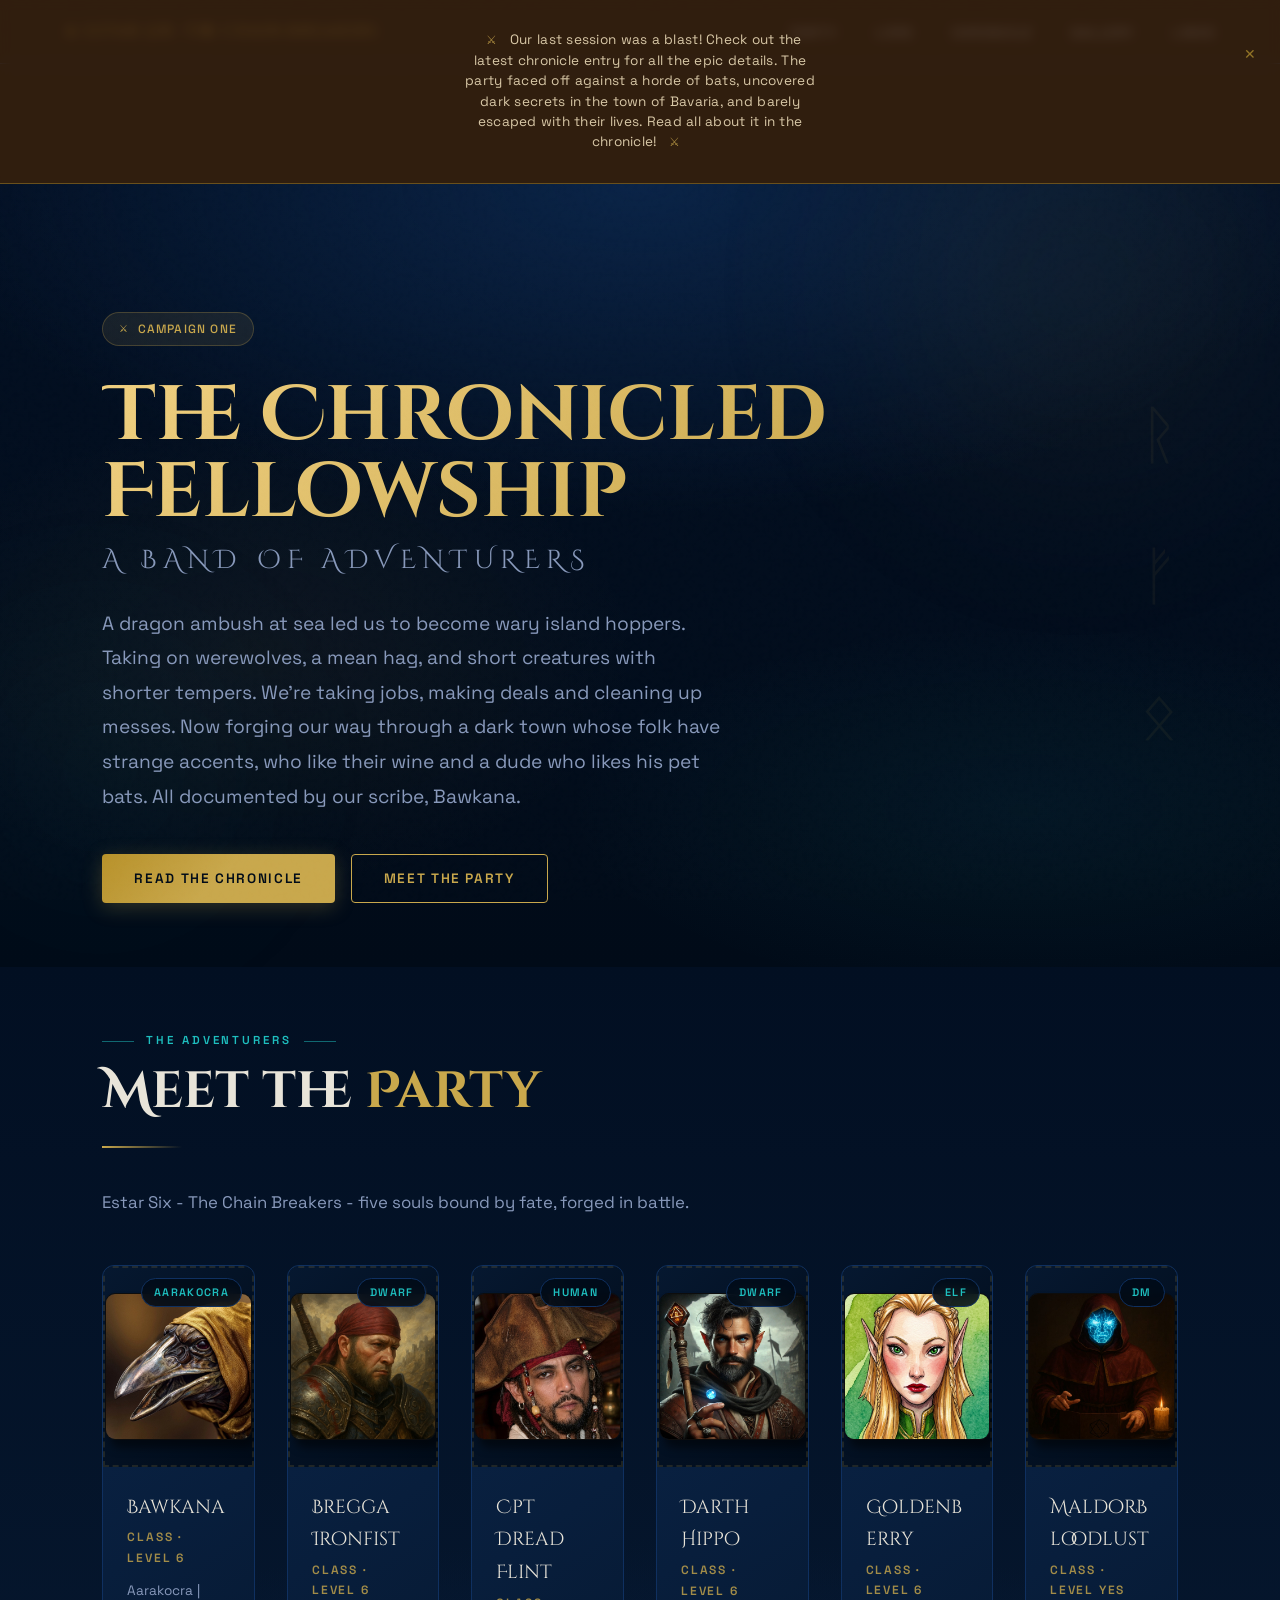
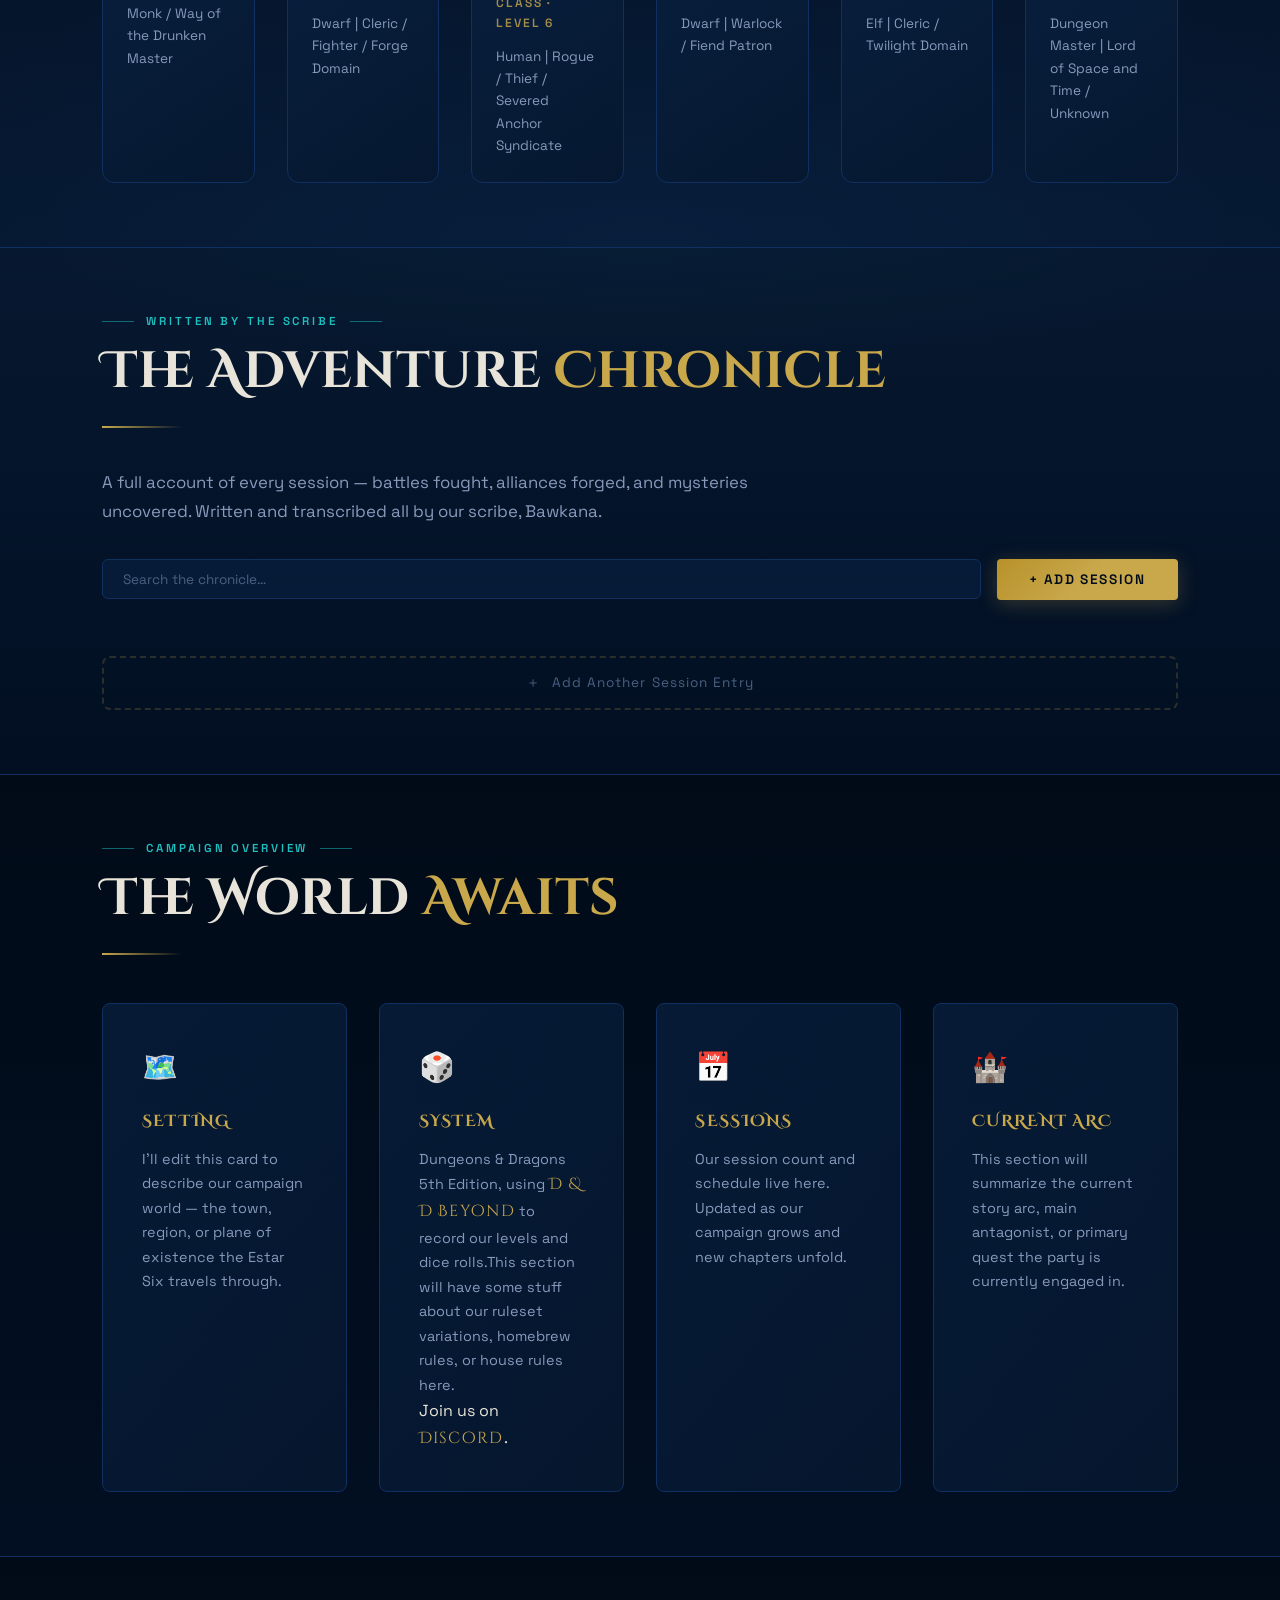
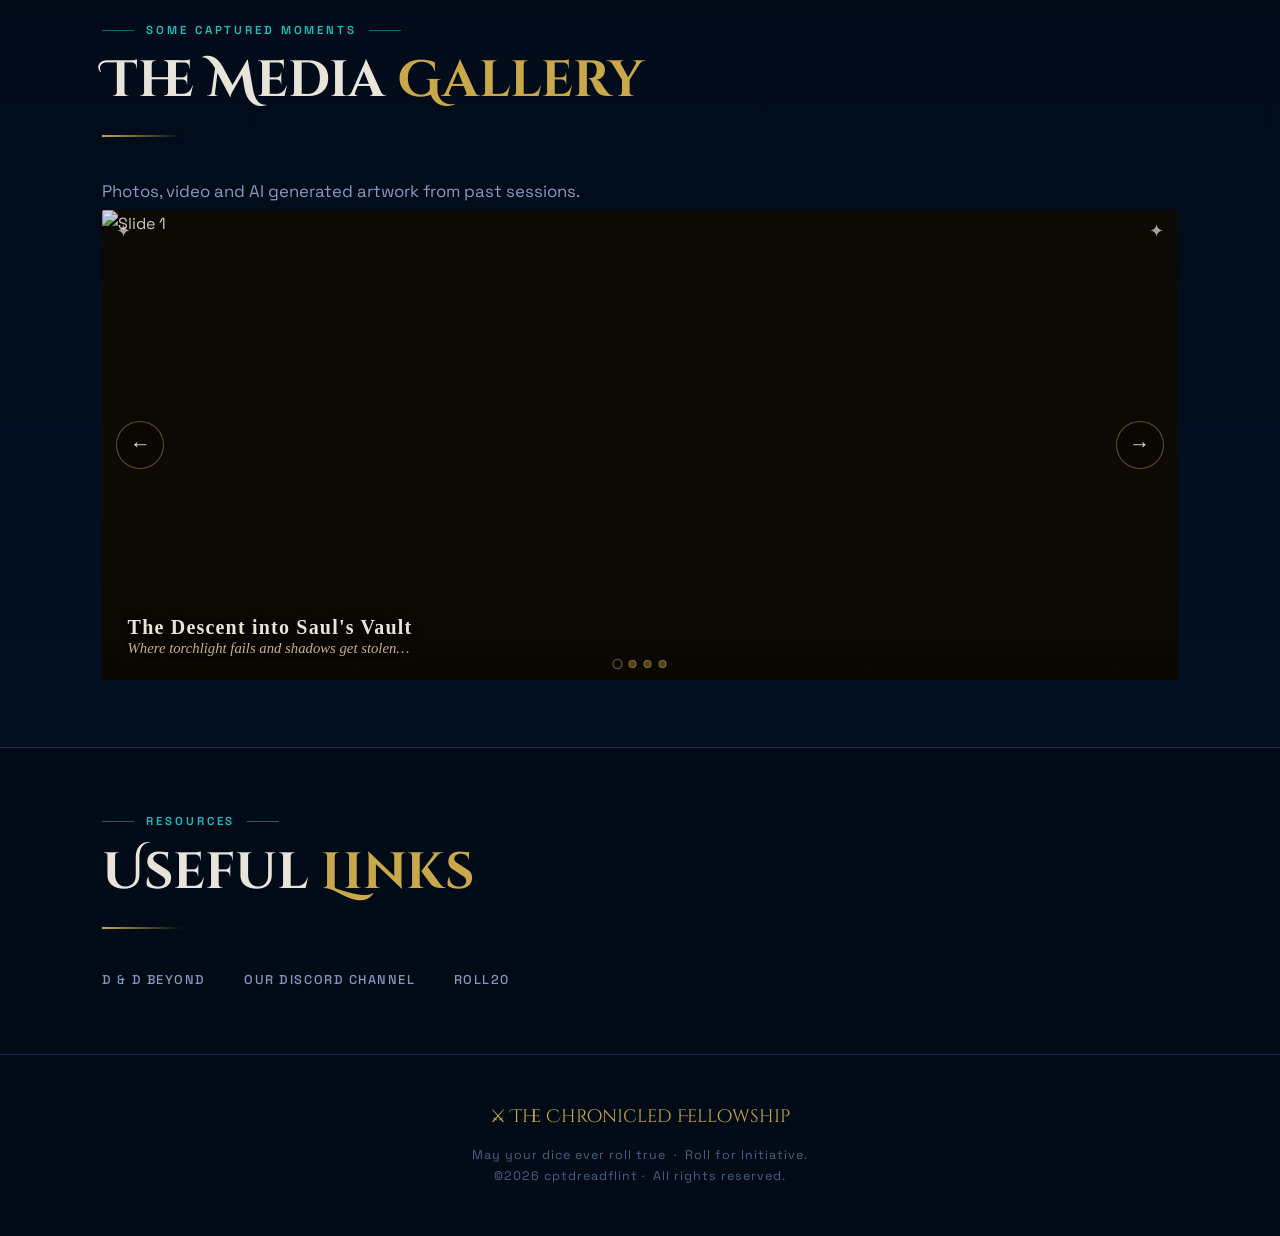
==== commit ab60f86d: "added announcement banner, fixed typos" ====
--- a/dnd.html
+++ b/dnd.html
@@ -18,14 +18,34 @@
     </script>
     <meta charset="UTF-8" />
     <meta name="viewport" content="width=device-width, initial-scale=1.0" />
-    <title>The Chronicled Fellowship</title>
+    <title>The Chronicled Fellowship: A Dungeons & Dragons Campaign</title>
     <link rel="stylesheet" href="./css/dnd.css" />
     <link
       href="https://fonts.googleapis.com/css2?family=Space+Grotesk:wght@300;400;500;600;700&family=Cinzel+Decorative:wght@400;700;900&display=swap"
       rel="stylesheet"
     />
+    <link
+      rel="stylesheet"
+      href="https://cdnjs.cloudflare.com/ajax/libs/font-awesome/7.0.1/css/all.min.css"
+      integrity="sha512-2SwdPD6INVrV/lHTZbO2nodKhrnDdJK9/kg2XD1r9uGqPo1cUbujc+IYdlYdEErWNu69gVcYgdxlmVmzTWnetw=="
+      crossorigin="anonymous"
+      referrerpolicy="no-referrer"
+    />
   </head>
   <body>
+    <!-- ─── ANNOUNCEMENT BANNER ─── -->
+    <div class="announcement-banner" id="announcementBanner">
+      <p class="banner-text">
+        <span class="banner-icon">⚔</span>
+        Our last session was a blast! Check out the latest chronicle entry for all the epic details. The party faced off against a horde of bats, uncovered dark secrets in the town of Bavaria, 
+        and barely escaped with their lives. Read all about it in the chronicle!
+        <span class="banner-icon">⚔</span>
+      </p>
+      <button class="banner-close" id="bannerClose" aria-label="Dismiss banner">
+        ✕
+      </button>
+    </div>
+
     <!-- ─── NAVIGATION ─── -->
 
     <nav>
@@ -553,7 +573,7 @@
         <div class="divider"></div>
         <p class="section-subtitle">
           A full account of every session — battles fought, alliances forged,
-          and mysteries uncovered. Written and transcripbed all by our scribe,
+          and mysteries uncovered. Written and transcribed all by our scribe,
           Bawkana.
         </p>
 
@@ -632,8 +652,8 @@
             <span class="lore-icon">🏰</span>
             <h3>Current Arc</h3>
             <p>
-              This secion will summarize the current story arc, main antagonist,
-              or primary quest the party is currently engaged in.
+              This section will summarize the current story arc, main
+              antagonist, or primary quest the party is currently engaged in.
             </p>
           </div>
         </div>
@@ -825,9 +845,11 @@
         </button>
         <h2>Add Session Entry</h2>
         <!-- User info will be injected here after login -->
-        <div class="user-bar" id="modal-user-bar" style="display:none;">
-          <span>Logged in as: <strong id="modal-user-email"></strong></span>
-          <button class="signout" onclick="handleModalSignout()">Sign Out</button>
+        <div class="user-bar" id="modal-user-bar" style="display: none">
+          <span>LOGGED IN AS: <strong id="modal-user-email"></strong></span>
+          <button class="signout" onclick="handleModalSignout()">
+            Sign Out
+          </button>
         </div>
         <div class="msg" id="modal-msg"></div>
         <div class="modal-field">
@@ -840,7 +862,10 @@
         </div>
         <div class="modal-field">
           <label>Session Date</label>
-          <input type="date" id="mDate" />
+          <div class="date-wrapper">
+            <input type="date" id="mDate" />
+            <i class="fa-solid fa-calendar-days"></i>
+          </div>
         </div>
         <div class="modal-field">
           <label>Notes (paste scribe's text)</label>
@@ -873,6 +898,15 @@
 
       const supabase = createClient(SUPABASE_URL, SUPABASE_KEY);
 
+      // ─── SANITIZE CONTENT───
+
+      function sanitizeContent(html) {
+        return html
+          .replace(/<script[\s\S]*?<\/script>/gi, "")
+          .replace(/on\w+="[^"]*"/gi, "")
+          .replace(/on\w+='[^']*'/gi, "");
+      }
+
       let editingId = null; // tracks which entry is being edited
 
       // ─── MESSAGE HELPER ───
@@ -920,20 +954,20 @@
           div.dataset.id = entry.id;
 
           div.innerHTML = `
-        <div class="session-header" onclick="toggleSession(this)">
-          <div class="session-header-left">
-            <span class="session-number">Session ${sessionNumber}</span>
-            <span class="session-title">${entry.title}</span>
-          </div>
-          <div style="display:flex;align-items:center;gap:1rem;">
-            <span class="session-date">${formattedDate}</span>
-            <span class="session-toggle">▾</span>
-          </div>
-        </div>
-        <div class="session-body scrolling-text-container">
-          <div class="session-notes-placeholder">${entry.content}</div>
-        </div>
-      `;
+              <div class="session-header" onclick="toggleSession(this)">
+                <div class="session-header-left">
+                  <span class="session-number">Session ${sessionNumber}</span>
+                  <span class="session-title">${entry.title}</span>
+                </div>
+                <div style="display:flex;align-items:center;gap:1rem;">
+                  <span class="session-date">${formattedDate}</span>
+                  <span class="session-toggle">▾</span>
+                </div>
+              </div>
+              <div class="session-body scrolling-text-container">
+                <div class="session-notes-placeholder">${entry.content}</div>
+              </div>
+            `;
 
           list.appendChild(div);
         });
@@ -964,7 +998,9 @@
 
           showEditButtons();
           document.getElementById("modal-user-bar").style.display = "flex";
-          document.getElementById("modal-user-email").textContent = session.user.email;
+          document.getElementById("modal-user-email").innerHTML =
+            `<span style="color: var(--accent-teal);">${session.user.email.toUpperCase()}</span>`;
+          // document.getElementById("modal-user-email").textContent = session.user.email.toUpperCase();
         }
       }
 
@@ -1033,7 +1069,7 @@
       window.handleModalSignout = async function () {
         await supabase.auth.signOut();
         document.getElementById("modal-user-bar").style.display = "none";
-        document.getElementById("modal-user-email").textContent = "";   
+        document.getElementById("modal-user-email").textContent = "";
         document.getElementById("scribe-greeting")?.remove();
         document.querySelectorAll(".edit-btn").forEach((btn) => btn.remove());
         closeModal();
@@ -1105,7 +1141,9 @@
       window.addSession = async function () {
         const title = document.getElementById("mTitle").value.trim();
         const date = document.getElementById("mDate").value;
-        const notes = document.getElementById("mNotes").value.trim();
+        const notes = sanitizeContent(
+          document.getElementById("mNotes").value.trim(),
+        );
         const btn = document.getElementById("submit-btn");
 
         if (!title || !date || !notes) {
@@ -1182,6 +1220,11 @@
     </script>
 
     <script>
+      /* ─── ANNOUNCEMENT BANNER ─── */
+      document.getElementById("bannerClose").addEventListener("click", () => {
+        document.getElementById("announcementBanner").classList.add("hidden");
+      });
+
       /* ─── HAMBURGER MENU ─────────────────────────────────────────
        On click: toggle .is-open on both the button and the panel.
          Button  → bars morph to ✕ (CSS handles the visual)
@@ -1261,7 +1304,8 @@
           document.getElementById("mTitle").value.trim() || "Untitled Session";
         const date =
           document.getElementById("mDate").value.trim() || "Date Unknown";
-        const notes = document.getElementById("mNotes").value.trim() || "";
+        const notes =
+          sanitizeContent(document.getElementById("mNotes").value.trim()) || "";
         sessionCount++;
 
         const toRoman = (n) => {
--- a/css/dnd.css
+++ b/css/dnd.css
@@ -24,6 +24,7 @@
   --font-body: "Space Grotesk", sans-serif;
   --radius: 4px;
   --transition: 0.35s cubic-bezier(0.4, 0, 0.2, 1);
+  --border: rgba(201,168,76,0.25);
 }
 
 html {
@@ -143,6 +144,64 @@
 .anim-fade {
   animation: fadeIn 1.2s ease both;
   animation-delay: 0.3s;
+}
+
+/* ─── ANNOUNCEMENT BANNER ─── */
+.announcement-banner {
+  position: relative;
+  width: 100%;
+  background: rgb(67 37 12 / 73%);
+  backdrop-filter: blur(6px);
+  -webkit-backdrop-filter: blur(6px);
+  border-bottom: 1px solid rgba(212, 175, 55, 0.35);
+  display: flex;
+  align-items: center;
+  justify-content: center;
+  padding: 0.65rem 3rem;
+  z-index: 1000;
+  box-sizing: border-box;
+  /* opacity: 0.95; */
+}
+
+.banner-text {
+  font-family: 'Space Grotesk', sans-serif;
+  font-size: 0.85rem;
+  color: rgba(230, 215, 180, 0.92);
+  text-align: center;
+  margin: 20px auto;
+  width: 30%;
+  line-height: 1.5;
+  letter-spacing: 0.02em;
+}
+
+.banner-icon {
+  color: var(--accent-gold, #d4af37);
+  margin: 0 0.5rem;
+  font-size: 0.75rem;
+  opacity: 0.8;
+}
+
+.banner-close {
+  position: absolute;
+  right: 1rem;
+  top: 30%;
+  transform: translateY(-50%);
+  background: transparent;
+  border: none;
+  color: rgba(212, 175, 55, 0.6);
+  font-size: 0.85rem;
+  cursor: pointer;
+  padding: 0.25rem 0.5rem;
+  line-height: 1;
+  transition: color 0.2s ease;
+}
+
+.banner-close:hover {
+  color: var(--accent-gold, #d4af37);
+}
+
+.announcement-banner.hidden {
+  display: none;
 }
 
 /* ─── SCROLLBAR ──────────────────────────────────────────── */
@@ -883,13 +942,11 @@
 }
 
 .session-notes-placeholder {
-  font-style: italic;
-  color: var(--text-dim);
+  color: var(--accent-gold2);
   font-size: 0.85rem;
   padding-top: 1rem;
 }
 
-/* Add session button */
 .add-session-btn {
   margin-top: 2rem;
   width: 100%;
@@ -941,6 +998,36 @@
   overflow-y: auto;
   animation: fadeUp 0.3s ease both;
   position: relative;
+}
+/* FOR THE DATE ICON IN THE SESSION ENTRY */
+.date-wrapper {
+  position: relative;
+  display: block;
+}
+
+.date-wrapper input[type="date"] {
+  width: 100%;
+  padding-right: 2.2rem; /* make room for the icon */
+}
+
+.date-wrapper i {
+  position: absolute;
+  right: 10px;
+  top: 50%;
+  transform: translateY(-50%);
+  color: #c8a96e;
+  pointer-events: none;
+  font-size: 1rem;
+}
+
+input[type="date"]::-webkit-calendar-picker-indicator {
+  opacity: 0;
+  position: absolute;
+  left: 0;
+  top: 0;
+  width: 100%;
+  height: 100%;
+  cursor: pointer;
 }
 
 .modal h2 {
@@ -1586,7 +1673,7 @@
 /* Logged In Styles */
 
 .greeting-login {
-  font-size: 1.05rem;
+  font-size: 1.0rem;
   margin-top: 0.5rem;
 }
 
@@ -1602,7 +1689,7 @@
   font-family: "Cinzel", serif;
   font-size: 0.7rem;
   letter-spacing: 0.1em;
-  color: var(--muted);
+  color: var(--text-muted);
 }
 .user-bar span strong {
   color: var(--gold);
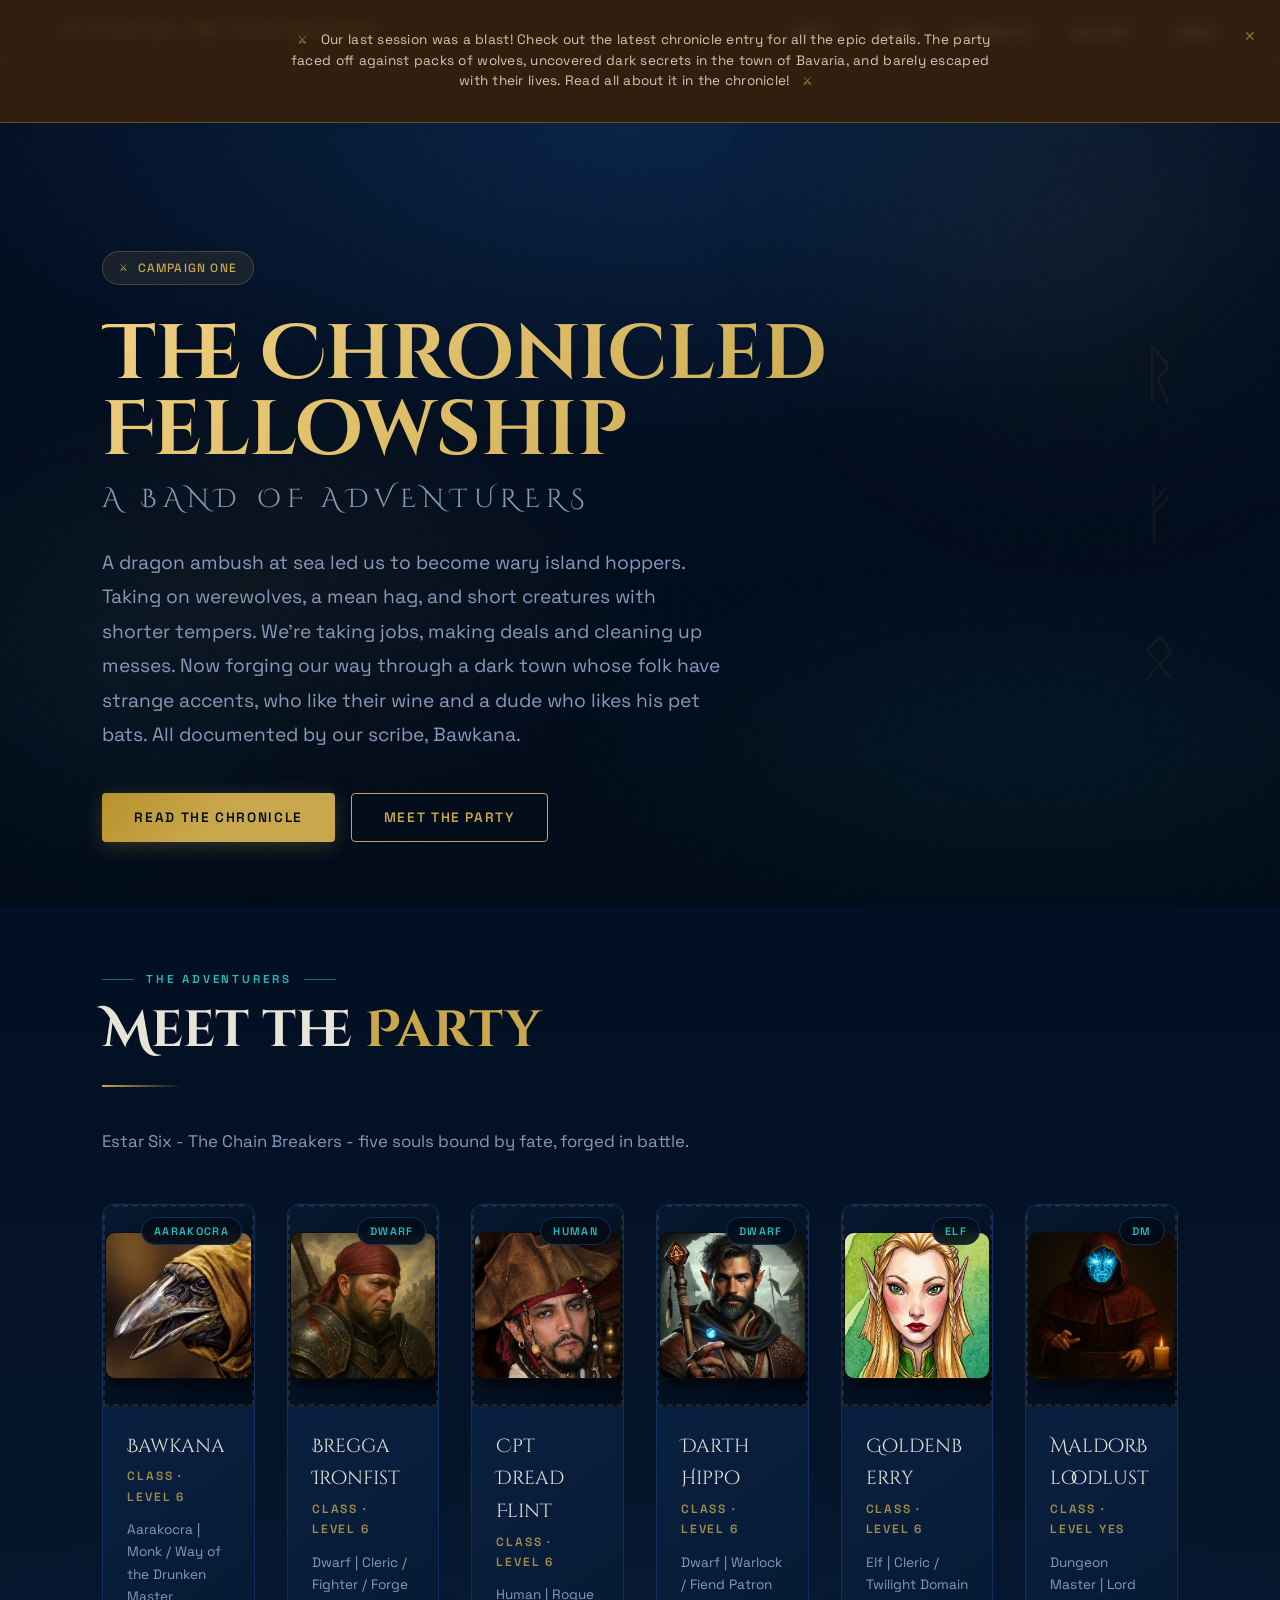
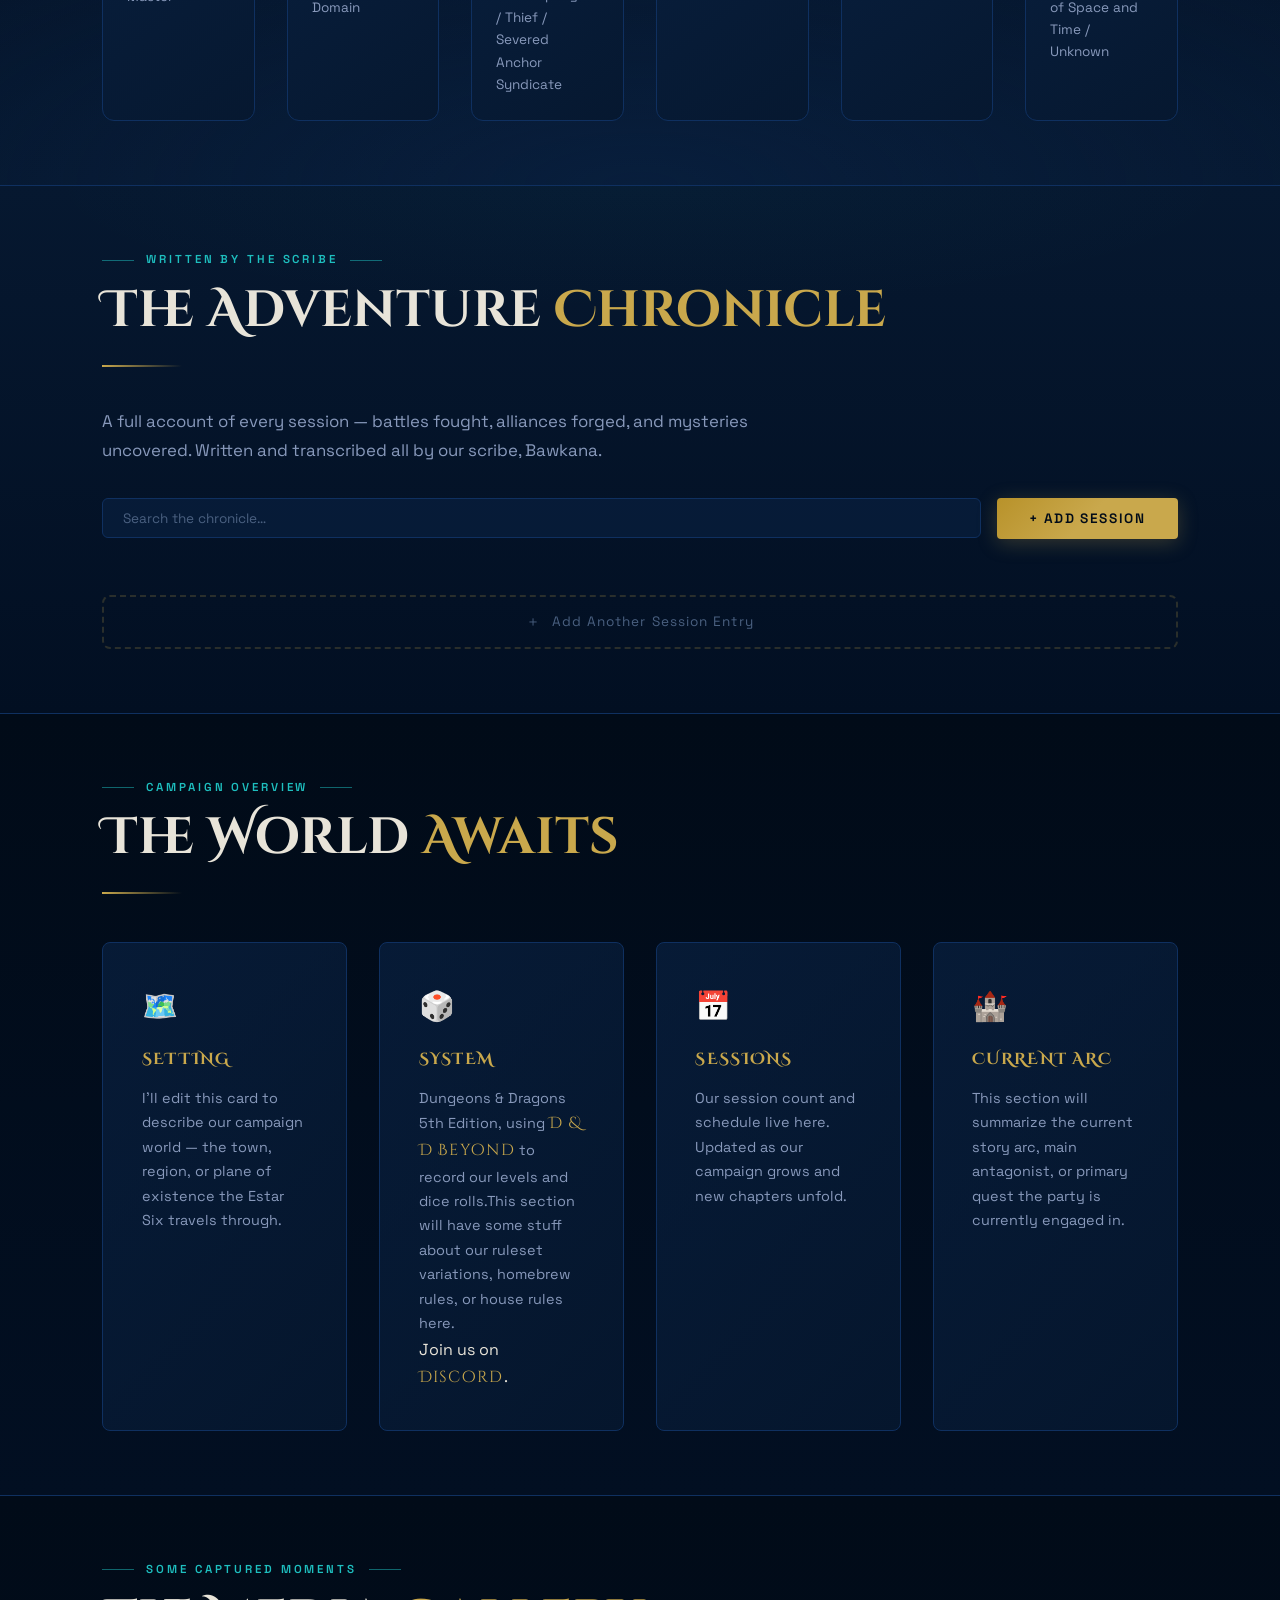
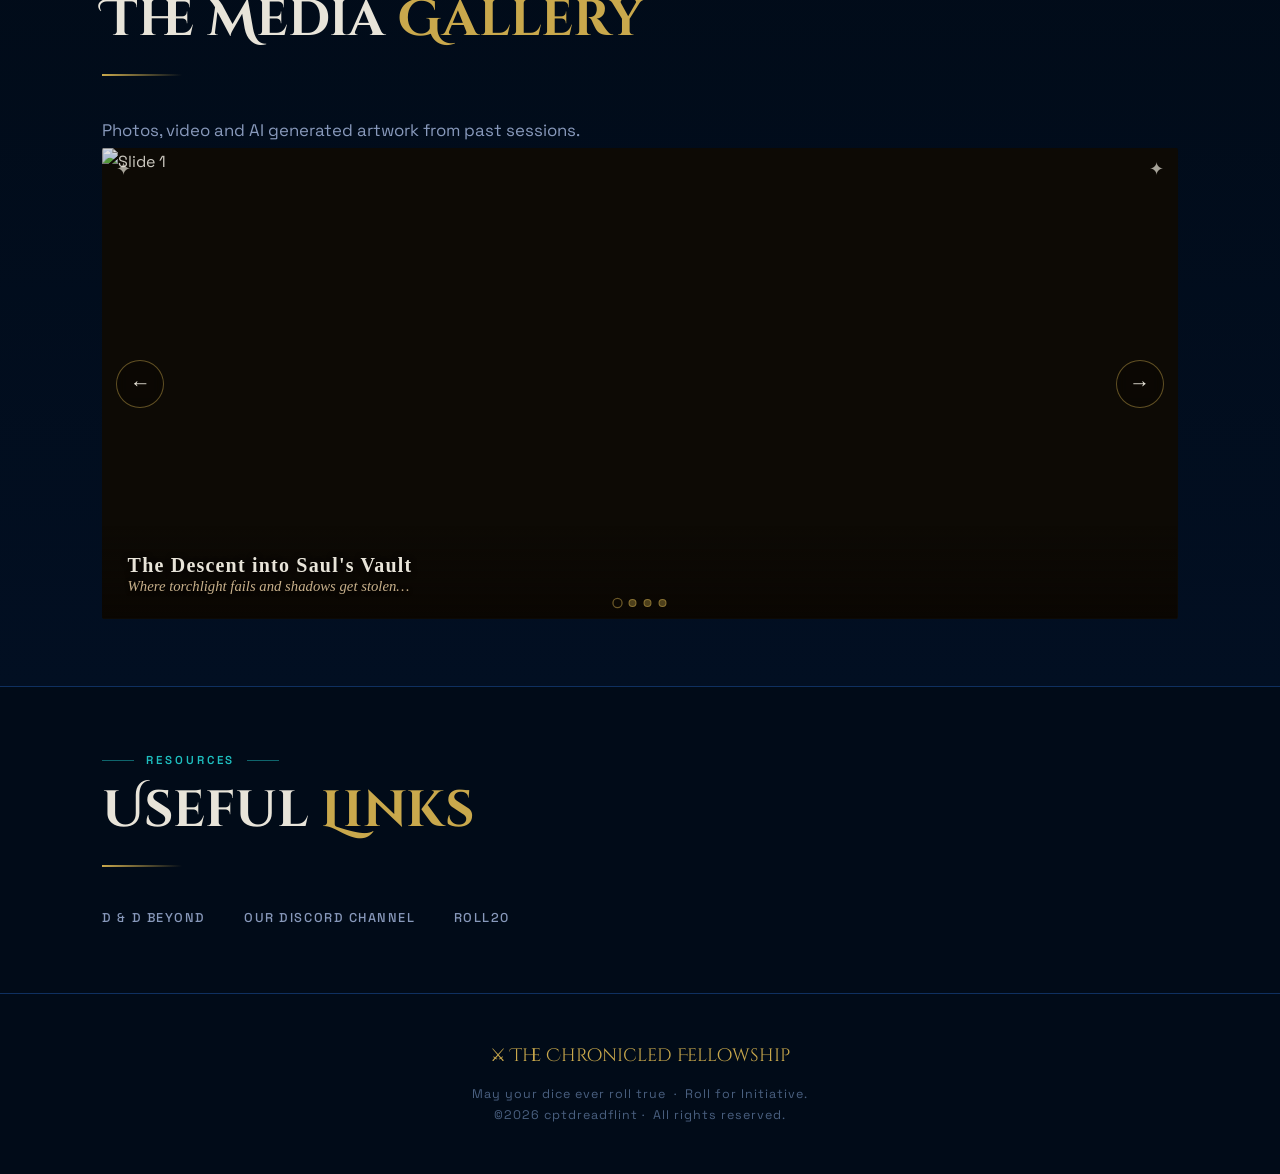
==== commit 9bc0d979: "edited announcement banner" ====
--- a/dnd.html
+++ b/dnd.html
@@ -37,7 +37,7 @@
     <div class="announcement-banner" id="announcementBanner">
       <p class="banner-text">
         <span class="banner-icon">⚔</span>
-        Our last session was a blast! Check out the latest chronicle entry for all the epic details. The party faced off against a horde of bats, uncovered dark secrets in the town of Bavaria, 
+        Our last session was a blast! Check out the latest chronicle entry for all the epic details. The party faced off against packs of wolves,  uncovered dark secrets in the town of Bavaria, 
         and barely escaped with their lives. Read all about it in the chronicle!
         <span class="banner-icon">⚔</span>
       </p>
--- a/css/dnd.css
+++ b/css/dnd.css
@@ -169,9 +169,16 @@
   color: rgba(230, 215, 180, 0.92);
   text-align: center;
   margin: 20px auto;
-  width: 30%;
+  width: 60%;
   line-height: 1.5;
   letter-spacing: 0.02em;
+}
+
+@media (max-width: 768px) {
+  .banner-text {
+    width: 95%;
+    font-size: 0.75rem;
+  }
 }
 
 .banner-icon {
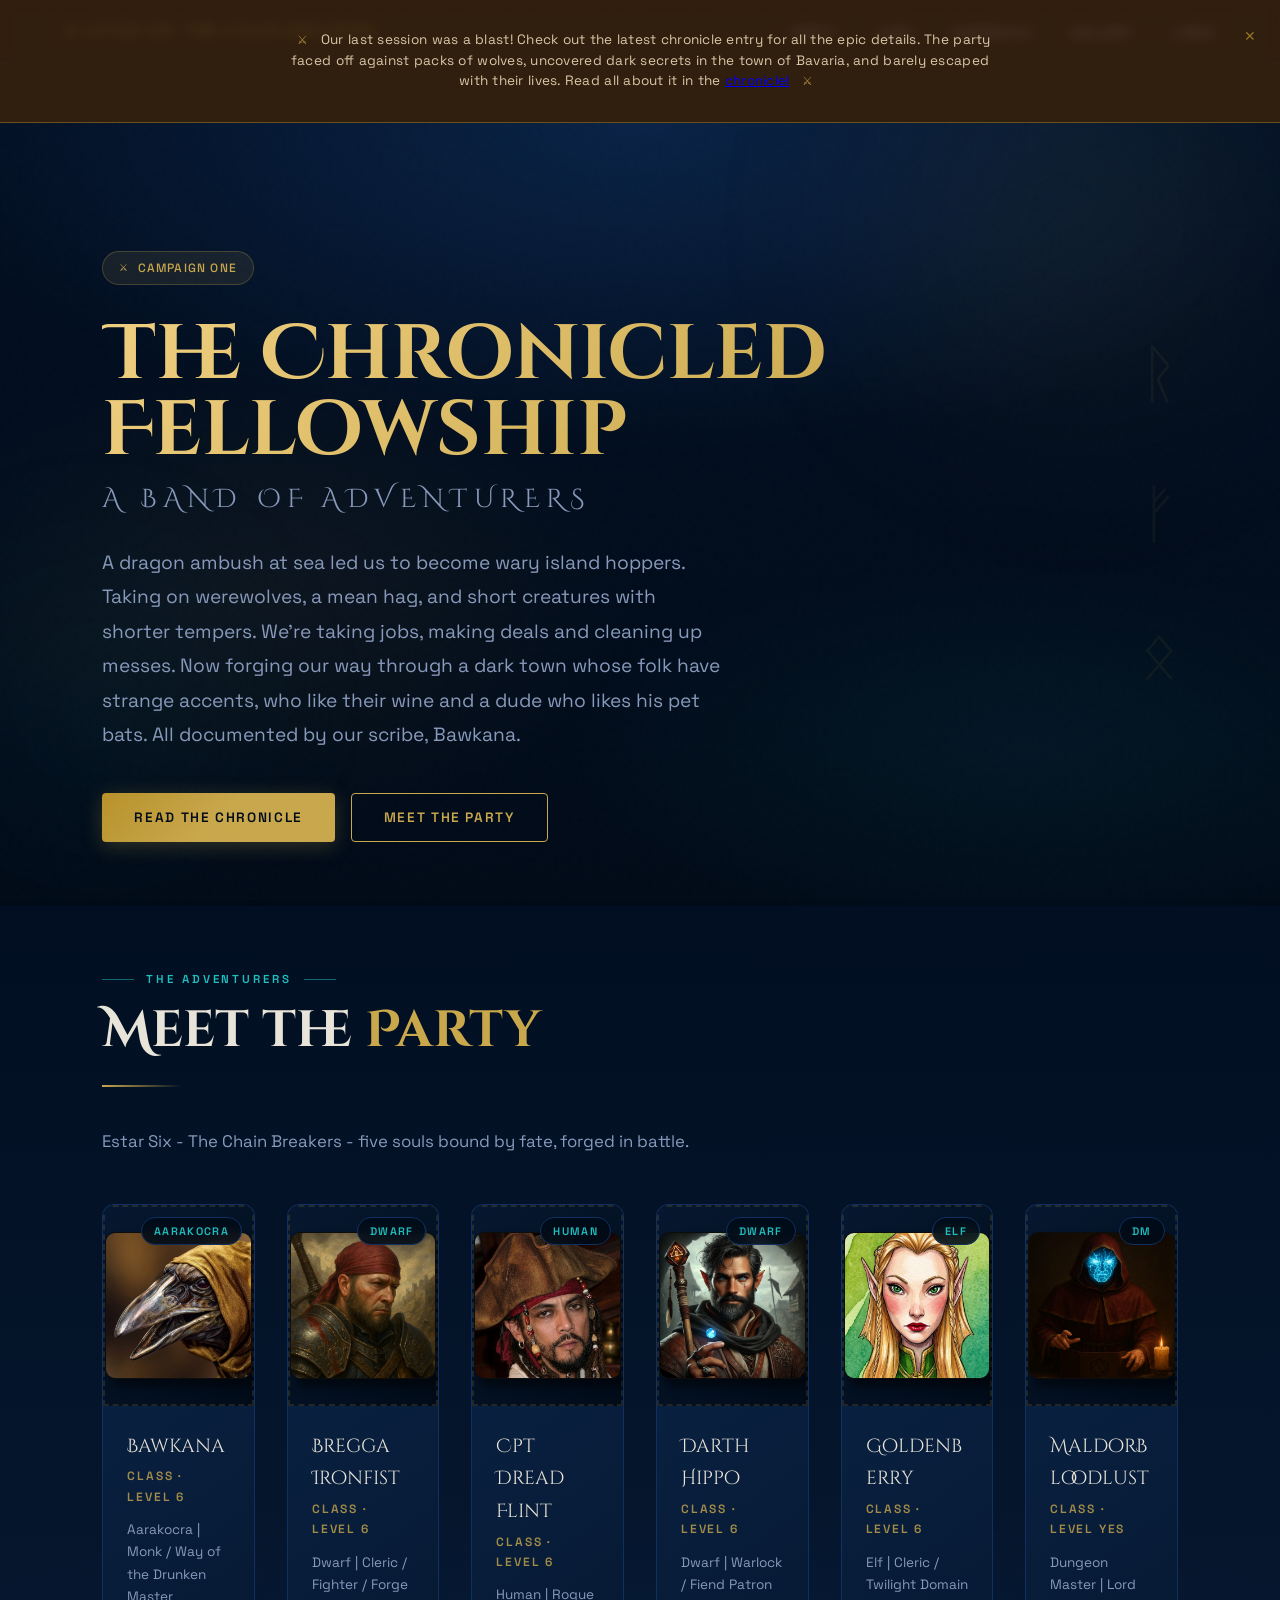
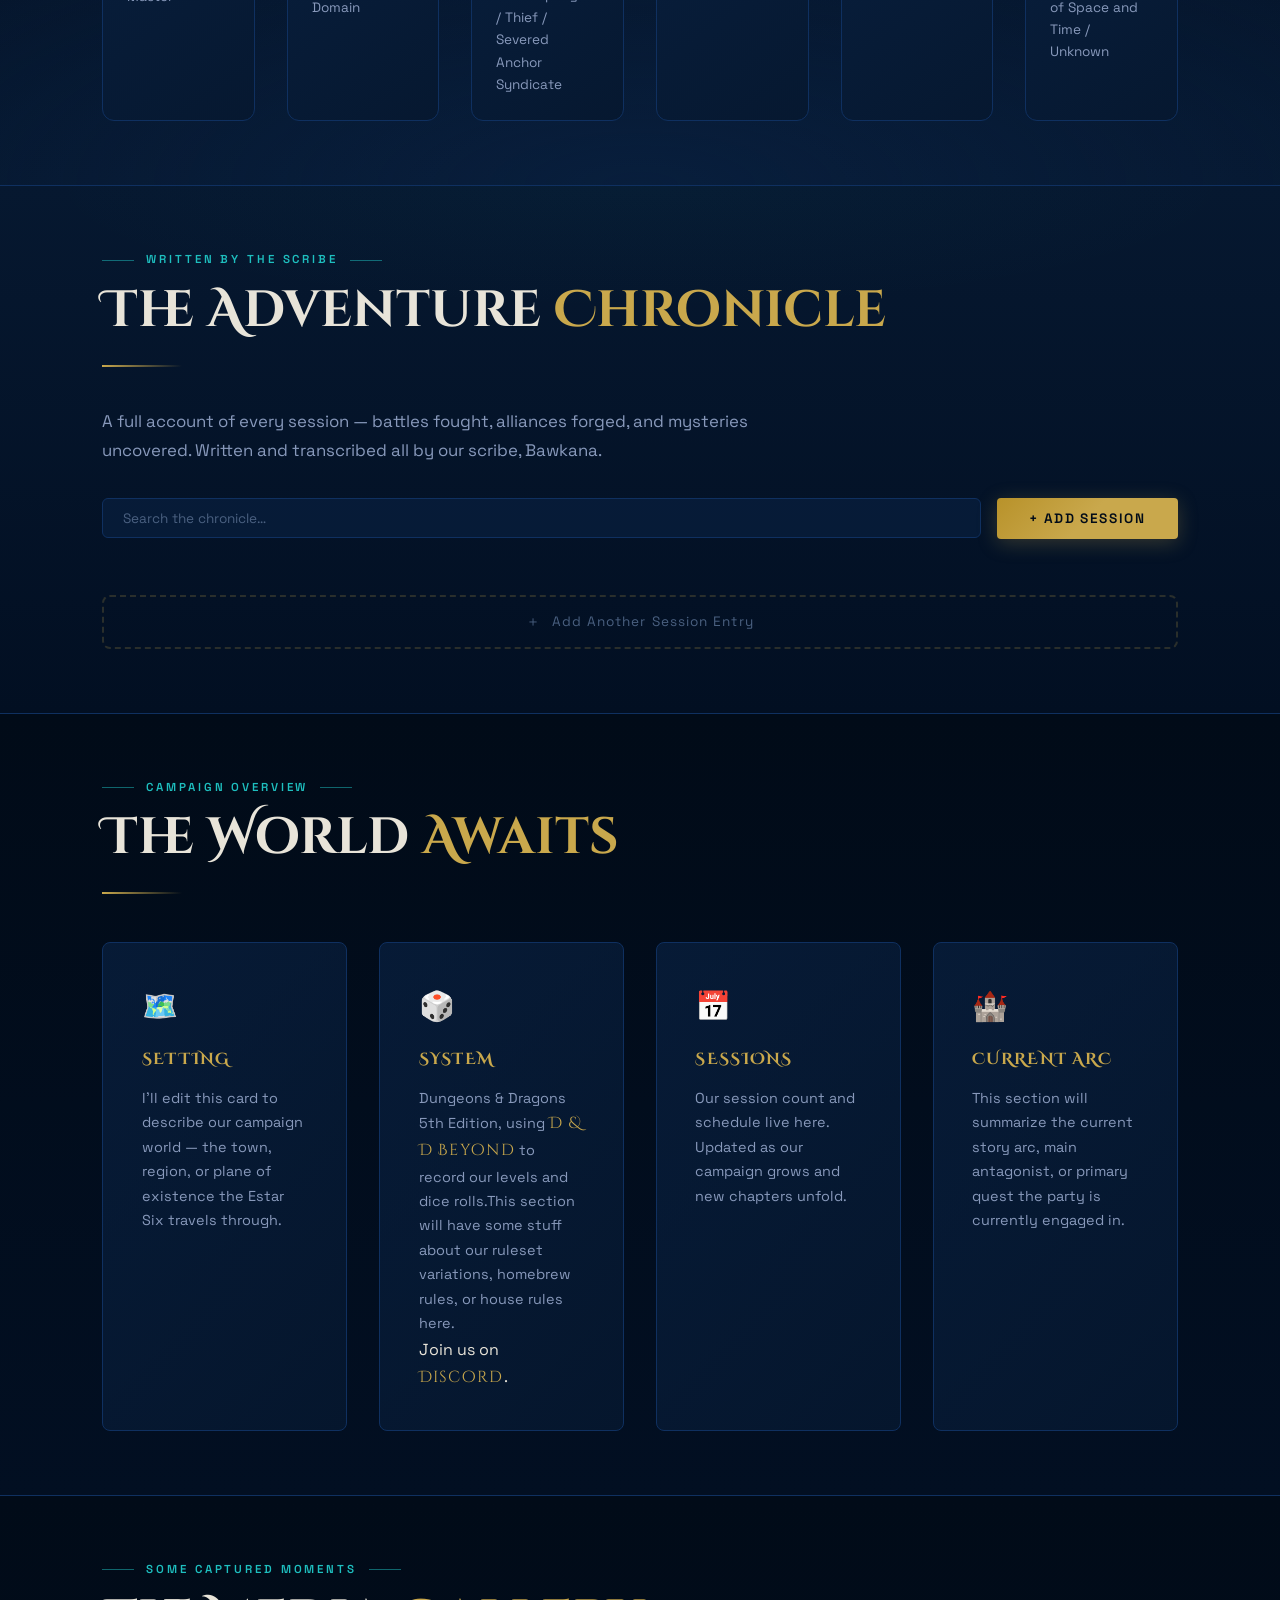
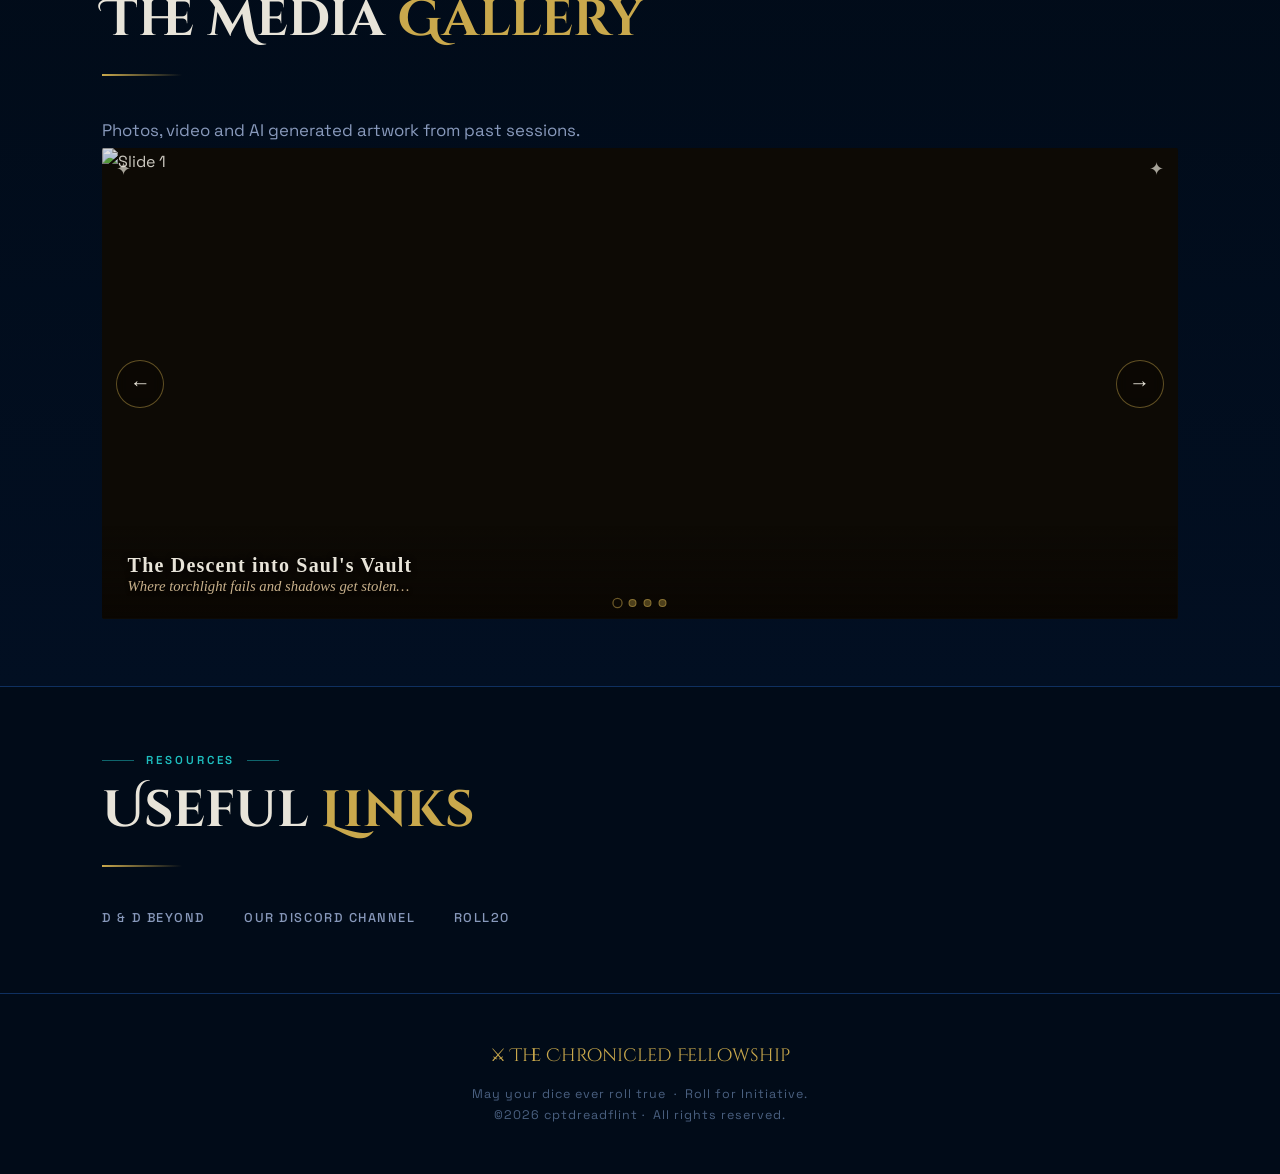
==== commit 46e05300: "First Update dnd.html from app" ====
--- a/dnd.html
+++ b/dnd.html
@@ -38,7 +38,7 @@
       <p class="banner-text">
         <span class="banner-icon">⚔</span>
         Our last session was a blast! Check out the latest chronicle entry for all the epic details. The party faced off against packs of wolves,  uncovered dark secrets in the town of Bavaria, 
-        and barely escaped with their lives. Read all about it in the chronicle!
+        and barely escaped with their lives. Read all about it in the <a href="#log">chronicle!</a>
         <span class="banner-icon">⚔</span>
       </p>
       <button class="banner-close" id="bannerClose" aria-label="Dismiss banner">
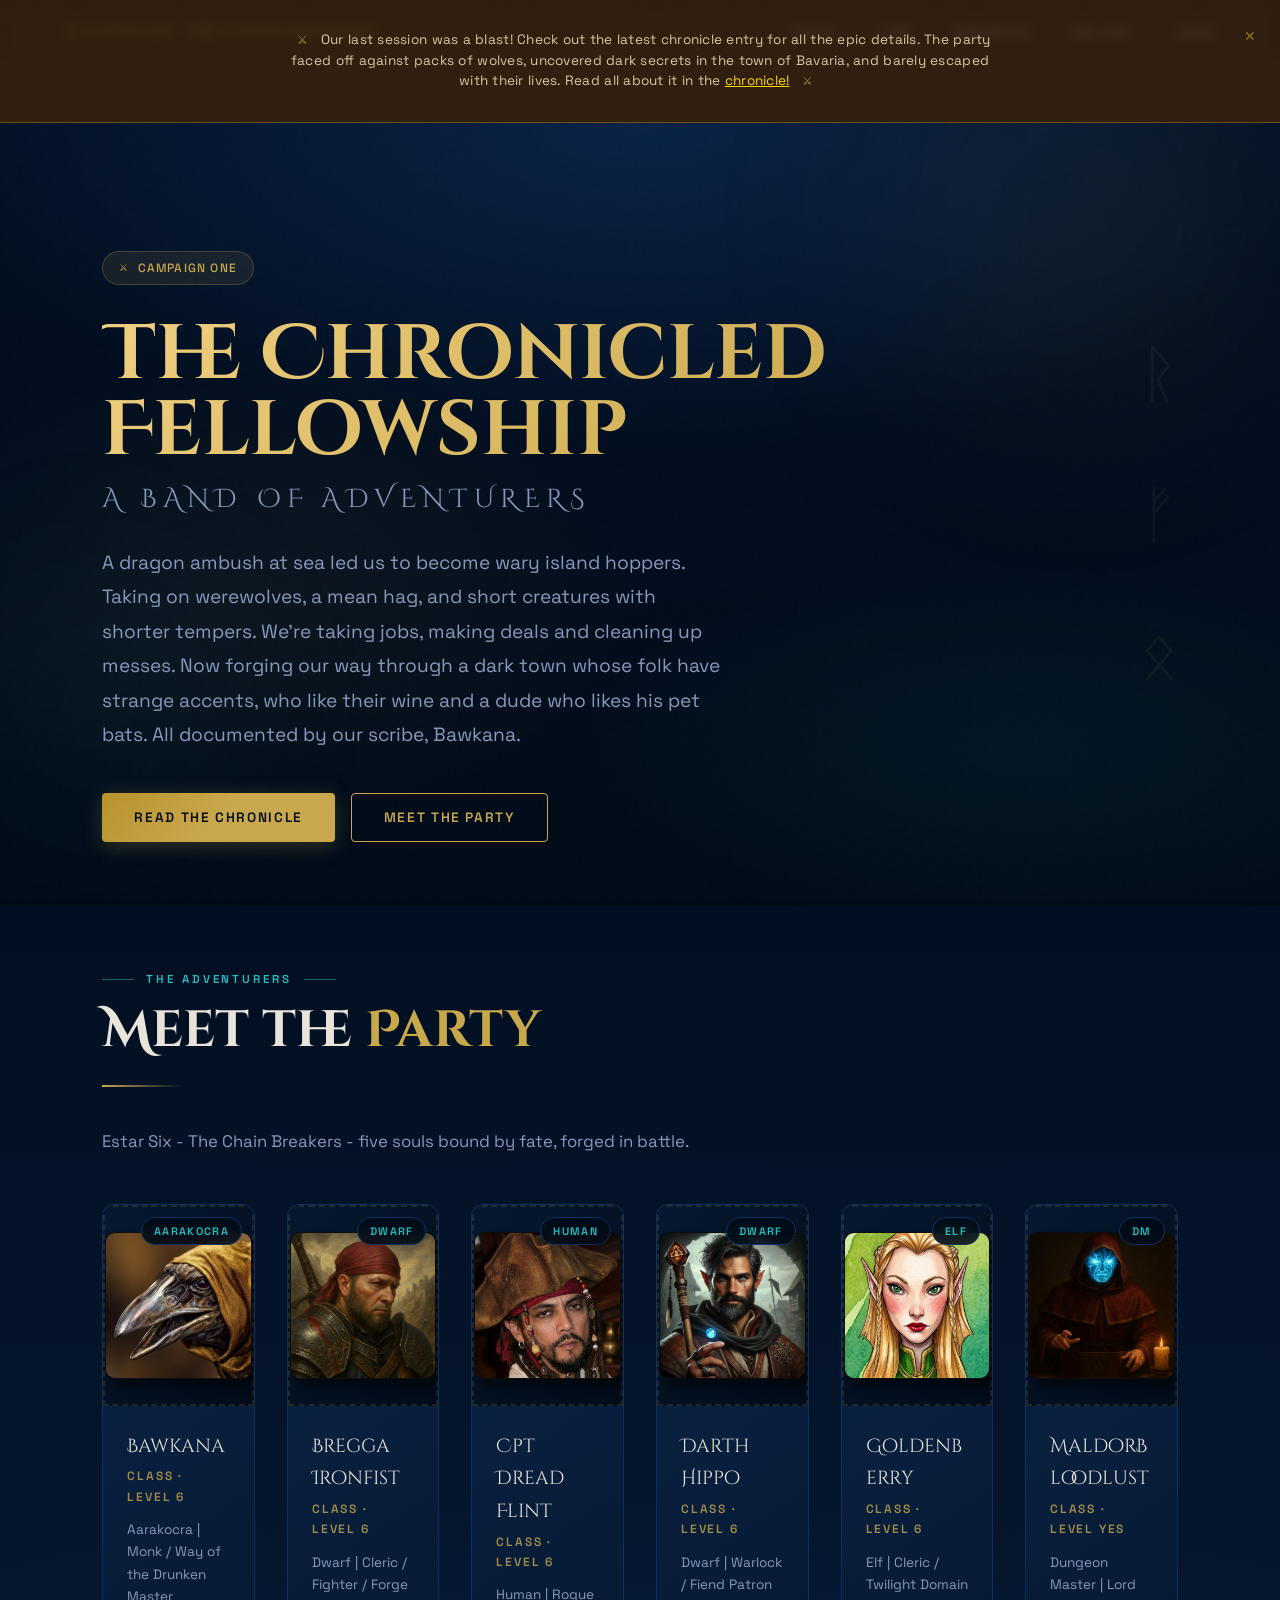
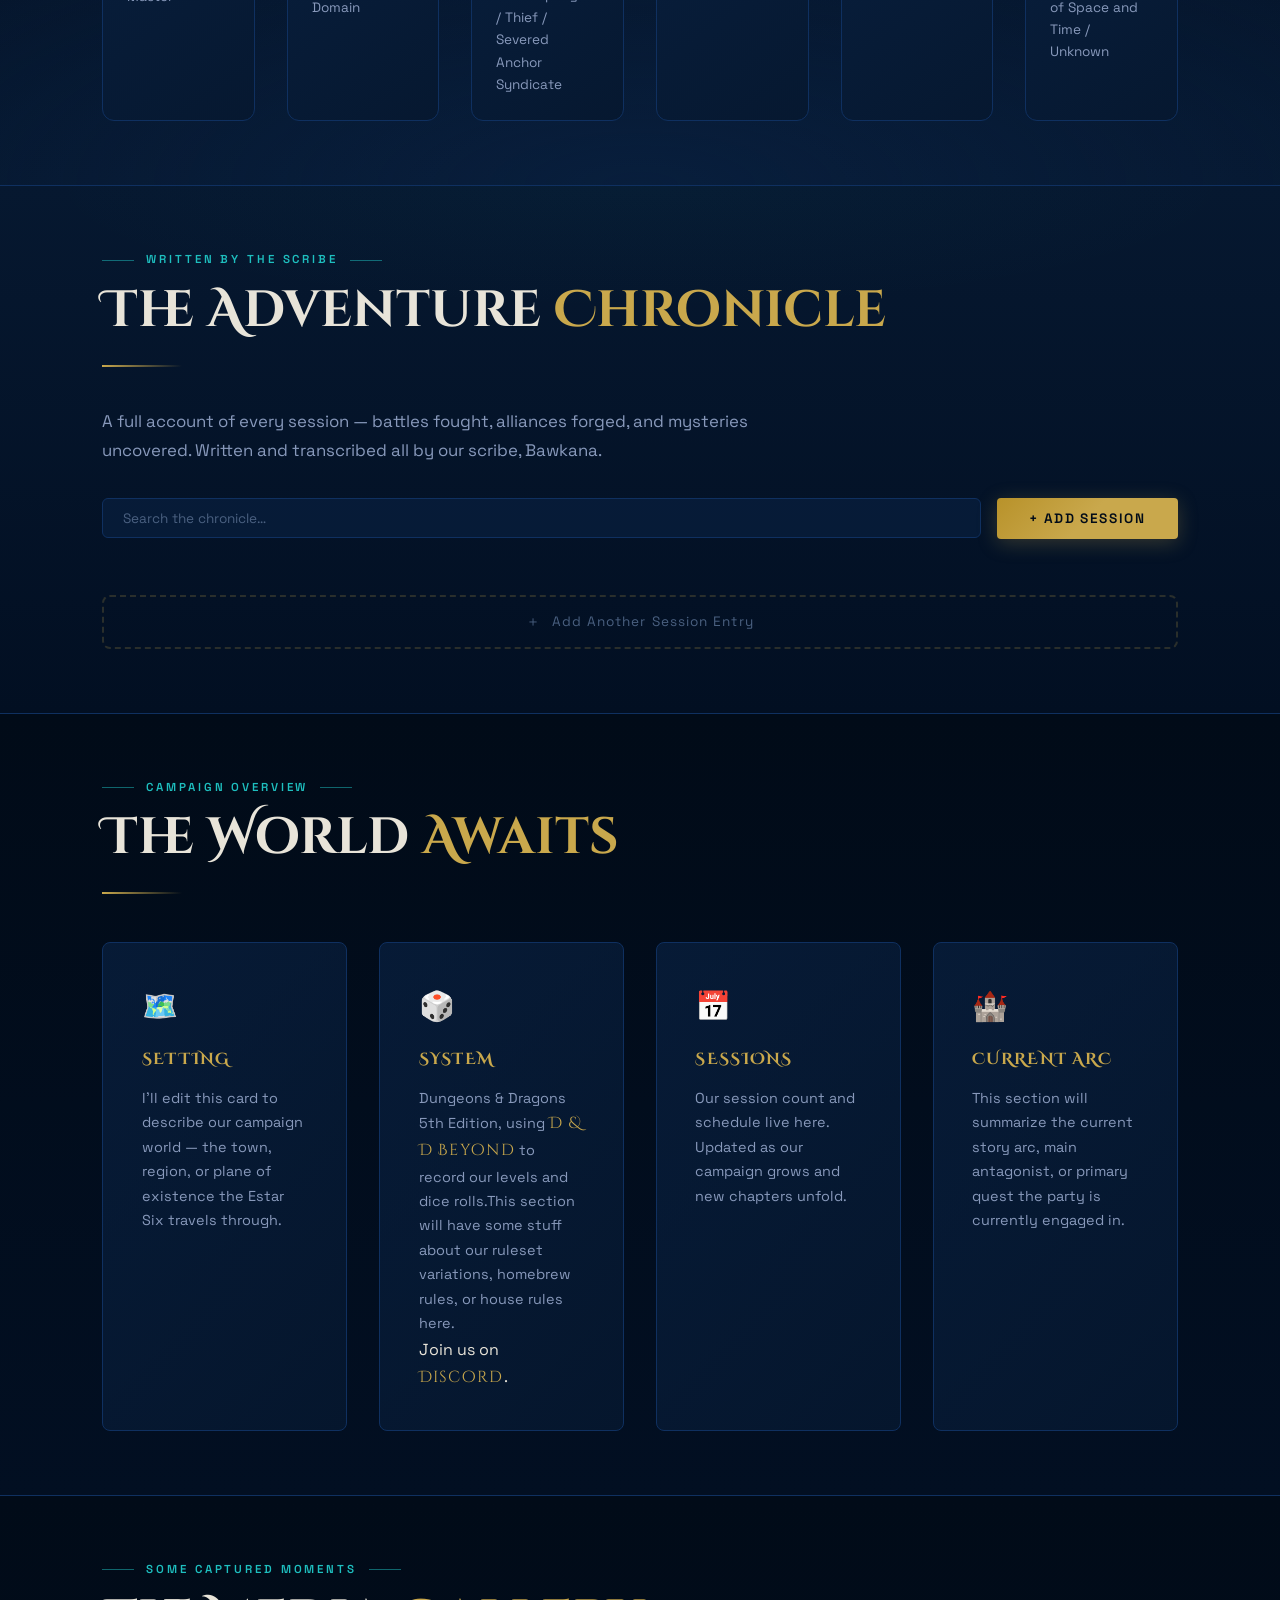
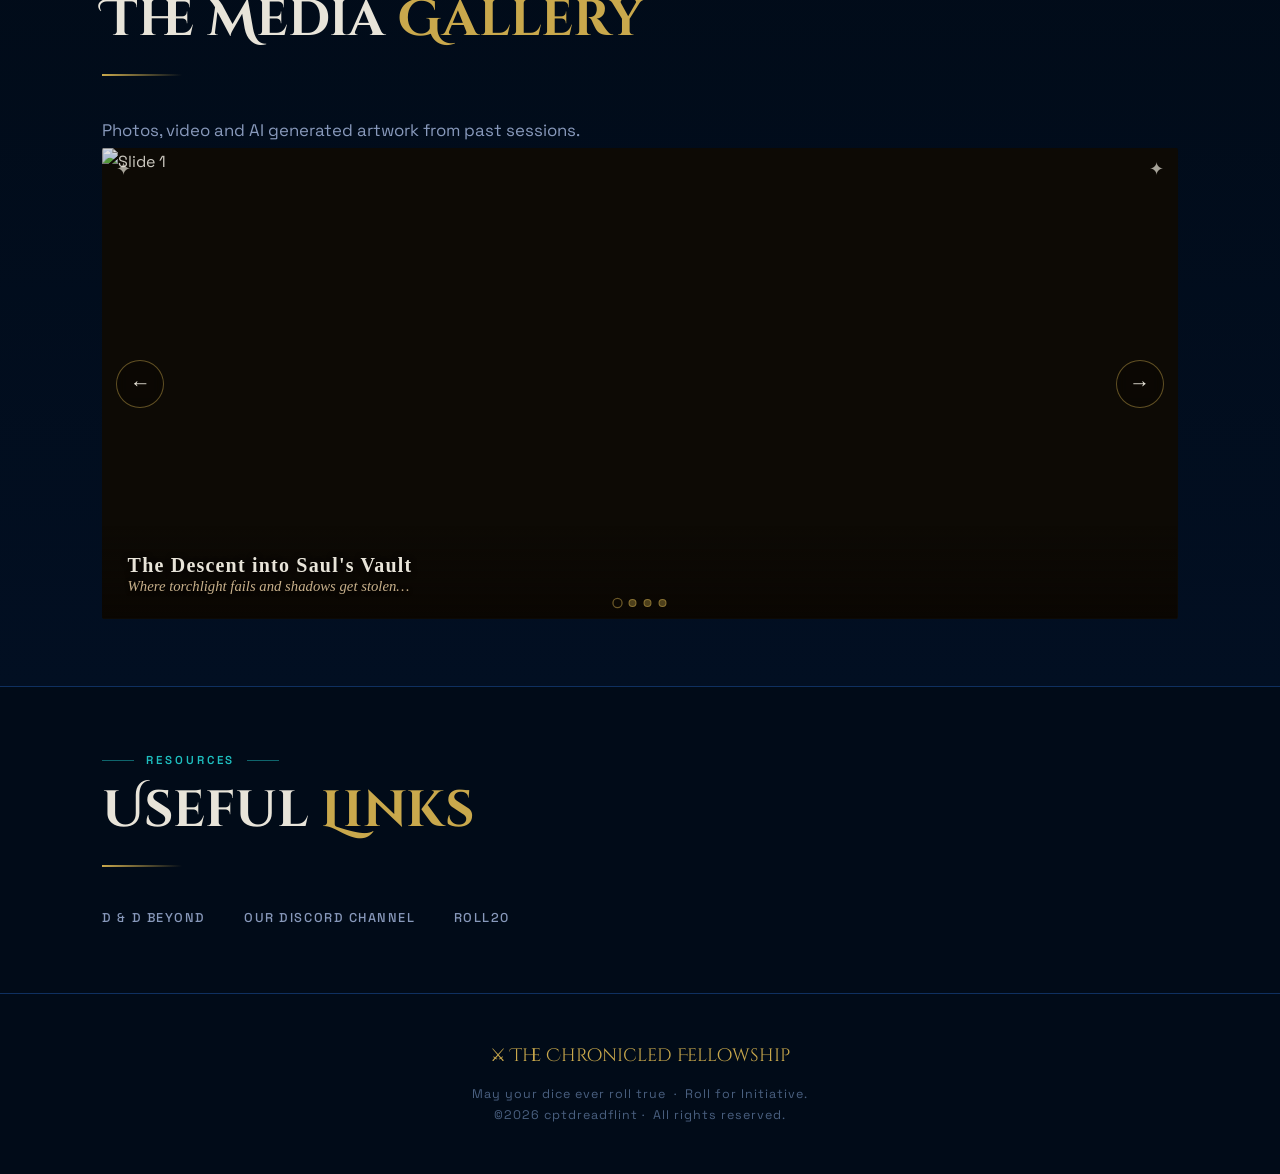
==== commit ef6f51af: "Update dnd.html 2" ====
--- a/dnd.html
+++ b/dnd.html
@@ -38,7 +38,7 @@
       <p class="banner-text">
         <span class="banner-icon">⚔</span>
         Our last session was a blast! Check out the latest chronicle entry for all the epic details. The party faced off against packs of wolves,  uncovered dark secrets in the town of Bavaria, 
-        and barely escaped with their lives. Read all about it in the <a href="#log">chronicle!</a>
+        and barely escaped with their lives. Read all about it in the <a href="#log" style="color:gold;">chronicle!</a>
         <span class="banner-icon">⚔</span>
       </p>
       <button class="banner-close" id="bannerClose" aria-label="Dismiss banner">
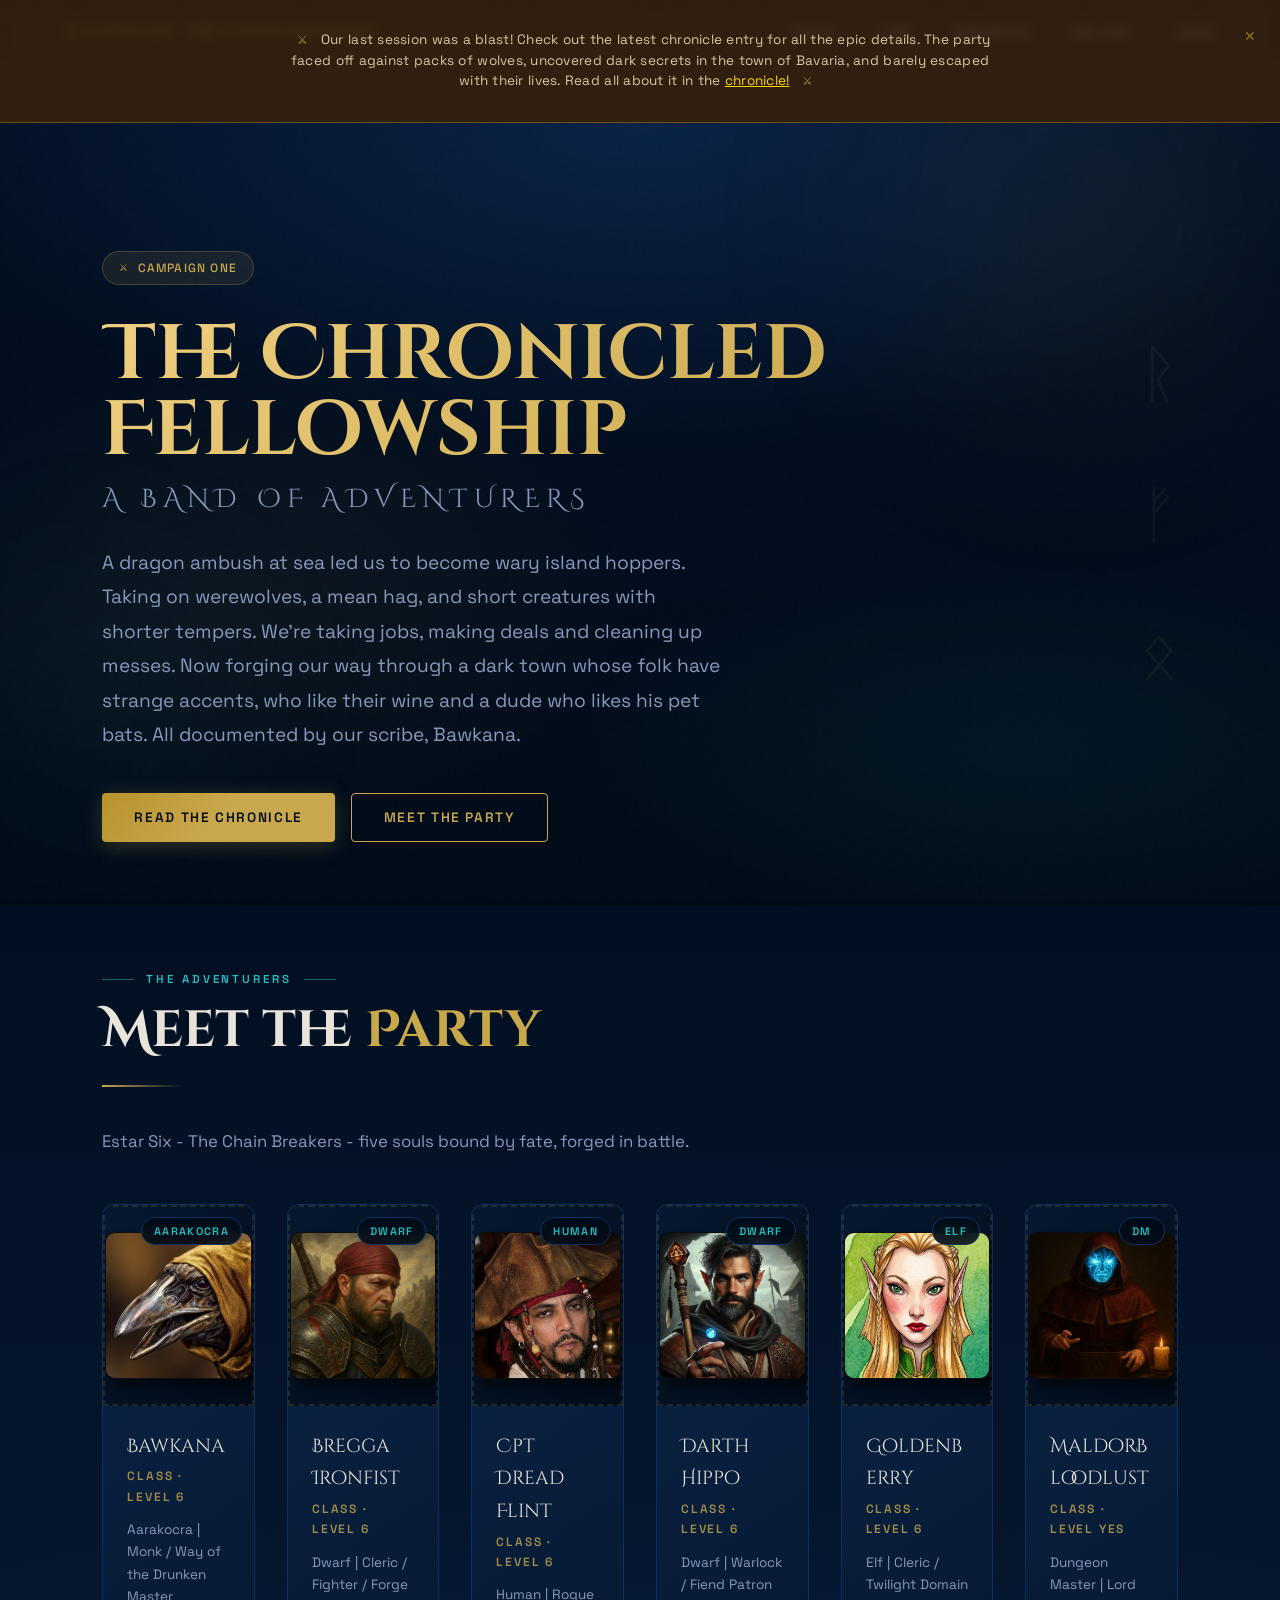
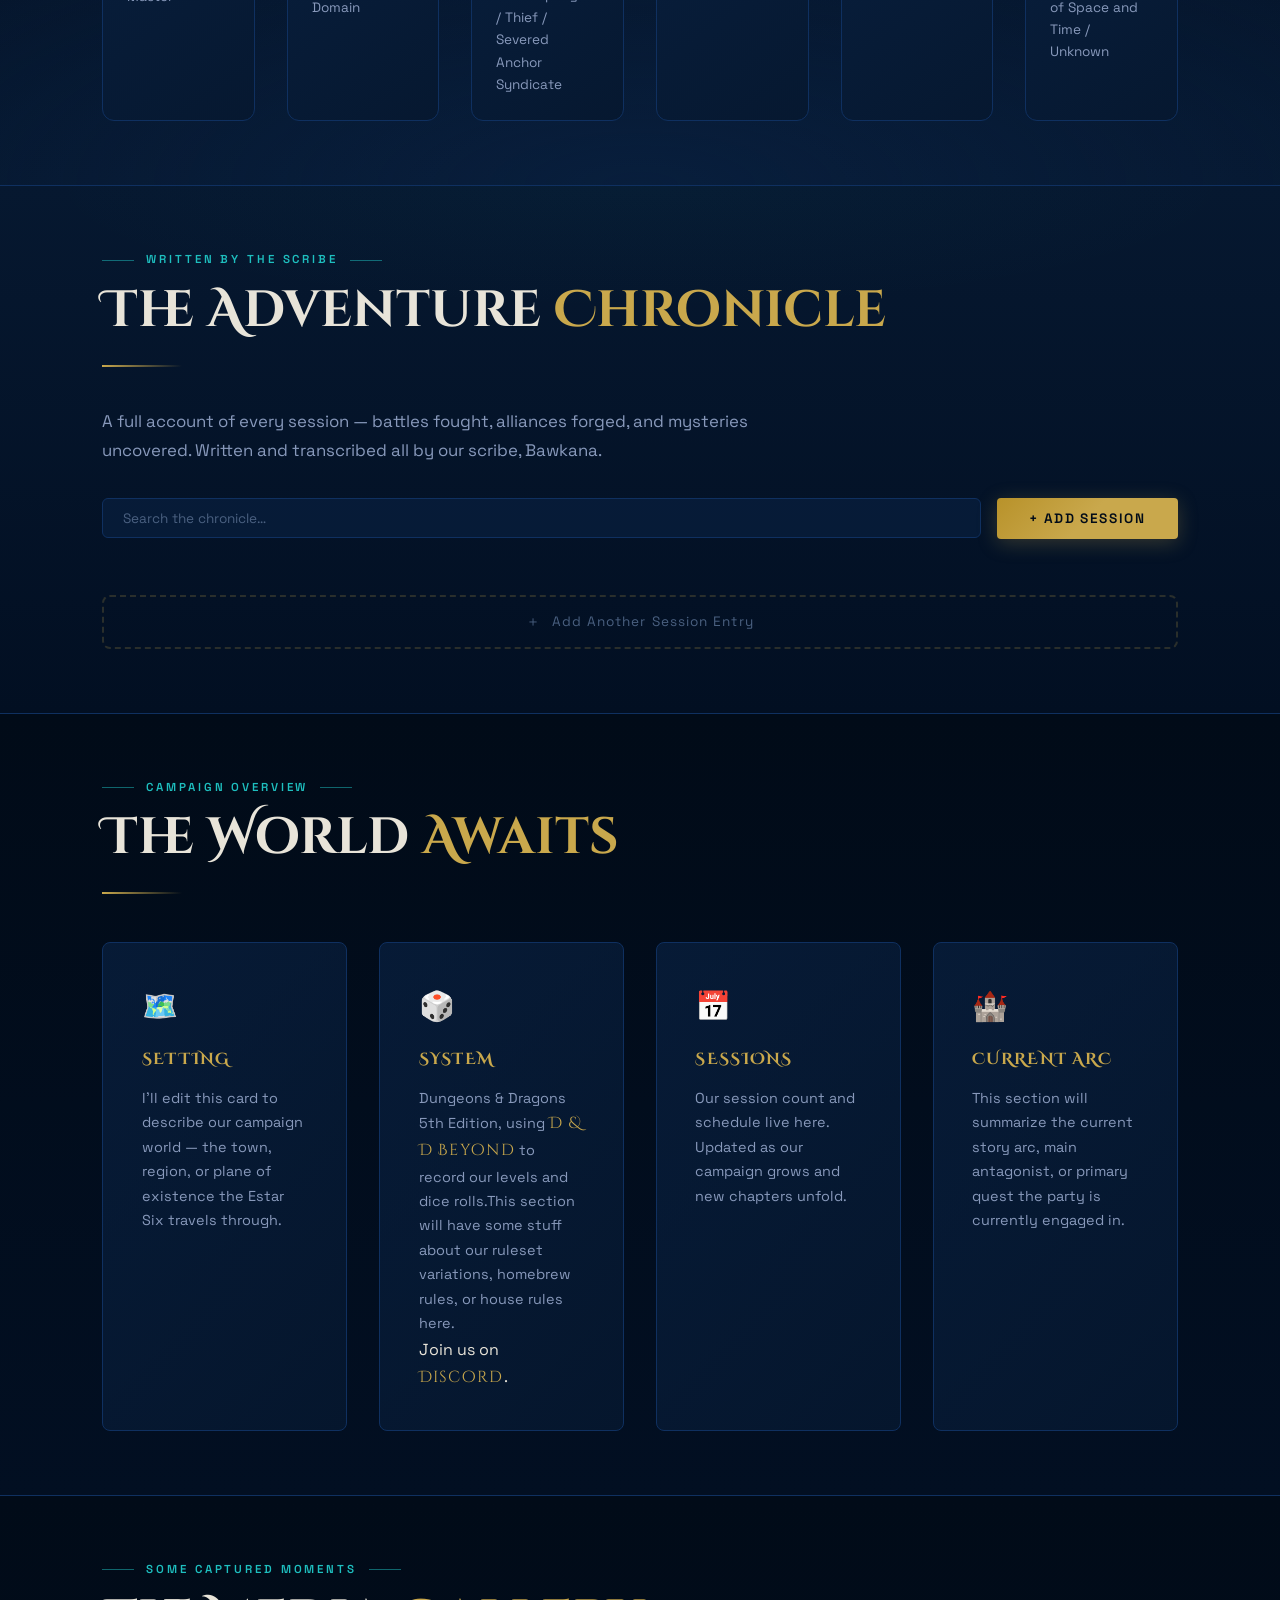
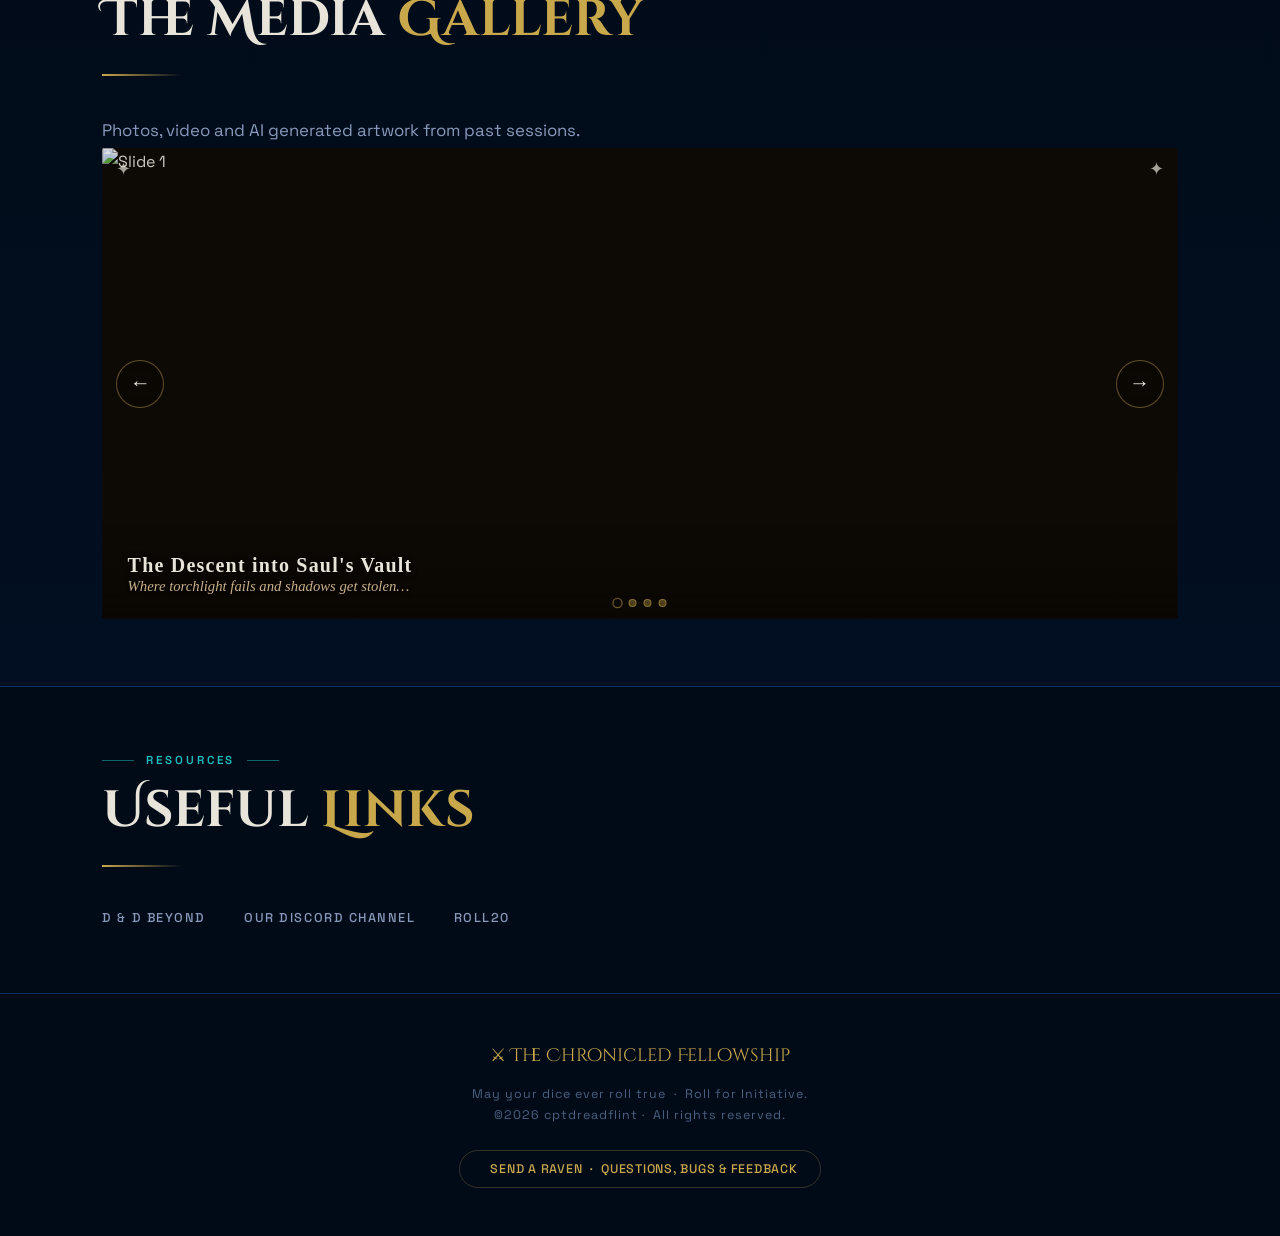
==== commit 3e1365bb: "added form feedback via formspree" ====
--- a/dnd.html
+++ b/dnd.html
@@ -801,7 +801,88 @@
         &copy;<span id="year"></span> cptdreadflint&nbsp;·&nbsp; All rights
         reserved.
       </p>
+      <button type="button" class="footer-contact-link" id="contactTrigger">
+        <i class="fa-solid fa-scroll" aria-hidden="true"></i>
+        Send a Raven &nbsp;·&nbsp; Questions, Bugs &amp; Feedback
+      </button>
     </footer>
+
+        <!-- ─── CONTACT MODAL ─── -->
+
+    <div class="modal-overlay" id="contactOverlay">
+      <div class="modal contact-modal">
+        <button
+          class="modal-close"
+          onclick="closeContactModal()"
+          title="Close"
+          aria-label="Close contact form"
+        >
+          ✕
+        </button>
+        <h2><i class="fa-solid fa-scroll" aria-hidden="true"></i> Send a Raven</h2>
+        <p>
+          Spotted a bug, have a question, or just want to say hello to the
+          party? Drop us a line below.
+        </p>
+
+        <form
+          id="contactForm"
+          action="https://formspree.io/f/mojgpyop"
+          method="POST"
+          onsubmit="return submitContactForm(event)"
+        >
+          <div class="modal-field">
+            <label for="cName">Name</label>
+            <input
+              type="text"
+              id="cName"
+              name="name"
+              placeholder="Your adventurer name"
+              required
+            />
+          </div>
+
+          <div class="modal-field">
+            <label for="cEmail">Email</label>
+            <input
+              type="email"
+              id="cEmail"
+              name="_replyto"
+              placeholder="you@example.com"
+              required
+            />
+          </div>
+
+          <div class="modal-field">
+            <label for="cComment">Comment</label>
+            <textarea
+              id="cComment"
+              name="comment"
+              placeholder="Tell us what's on your mind — bug reports, questions, campaign praise all welcome."
+              required
+            ></textarea>
+          </div>
+
+          <input type="text" name="_gotcha" style="display:none" tabindex="-1" autocomplete="off" />
+          <input type="hidden" name="_subject" value="New message from The Chronicled Fellowship site" />
+
+          <p class="contact-status" id="contactStatus" role="status"></p>
+
+          <div class="modal-actions">
+            <button
+              type="button"
+              class="btn btn-ghost"
+              onclick="closeContactModal()"
+            >
+              Cancel
+            </button>
+            <button type="submit" class="btn btn-primary" id="contactSubmitBtn">
+              Send Message
+            </button>
+          </div>
+        </form>
+      </div>
+    </div>
 
     <!-- ─── LOGIN MODAL  ─── -->
 
@@ -1293,6 +1374,72 @@
         document.getElementById("mNotes").value = "";
       }
 
+      /* ─── CONTACT MODAL ─── */
+const contactTrigger = document.getElementById("contactTrigger");
+const contactOverlay = document.getElementById("contactOverlay");
+
+contactTrigger.addEventListener("click", () => {
+  contactOverlay.classList.add("active");
+  document.body.style.overflow = "hidden";
+  setTimeout(() => document.getElementById("cName").focus(), 100);
+});
+
+function closeContactModal() {
+  contactOverlay.classList.remove("active");
+  document.body.style.overflow = "";
+  document.getElementById("contactForm").reset();
+  const status = document.getElementById("contactStatus");
+  status.textContent = "";
+  status.className = "contact-status";
+}
+
+contactOverlay.addEventListener("click", (e) => {
+  if (e.target === contactOverlay) closeContactModal();
+});
+
+function submitContactForm(e) {
+  e.preventDefault();
+  const form = document.getElementById("contactForm");
+  const status = document.getElementById("contactStatus");
+  const submitBtn = document.getElementById("contactSubmitBtn");
+
+  submitBtn.disabled = true;
+  submitBtn.textContent = "Sending...";
+  status.textContent = "";
+  status.className = "contact-status";
+
+  fetch(form.action, {
+    method: "POST",
+    body: new FormData(form),
+    headers: { Accept: "application/json" },
+  })
+    .then((response) => {
+      if (response.ok) {
+        status.textContent = "Your raven has taken flight! We'll be in touch soon.";
+        status.className = "contact-status success";
+        setTimeout(closeContactModal, 1800);
+      } else {
+        return response.json().then((data) => {
+          const msg =
+            data.errors?.map((err) => err.message).join(", ") ||
+            "Something went wrong. Please try again.";
+          status.textContent = msg;
+          status.className = "contact-status error";
+        });
+      }
+    })
+    .catch(() => {
+      status.textContent =
+        "Couldn't send your message — check your connection and try again.";
+      status.className = "contact-status error";
+    })
+    .finally(() => {
+      submitBtn.disabled = false;
+      submitBtn.textContent = "Send Message";
+    });
+}
+
+
       document
         .getElementById("modalOverlay")
         .addEventListener("click", function (e) {
@@ -1418,6 +1565,8 @@
         if (e.key === "Escape") closeModal();
       });
 
+
+
       /* ─── MEDIA GALLERY CAROUSEL ─── */
       const slides = document.querySelectorAll(".carousel-slide");
       const dots = document.querySelectorAll(".carousel-dot");
--- a/css/dnd.css
+++ b/css/dnd.css
@@ -1006,6 +1006,70 @@
   animation: fadeUp 0.3s ease both;
   position: relative;
 }
+
+/*CONTACT MODAL*/
+/* ─── FOOTER CONTACT LINK ─────────────────────────────────── */
+footer .footer-contact-link {
+  display: inline-flex;
+  align-items: center;
+  gap: 0.5rem;
+  margin-top: 1.5rem;
+  padding: 0.6rem 1.4rem;
+  background: transparent;
+  border: 1px solid var(--border);
+  border-radius: 999px;
+  color: var(--accent-gold);
+  font-family: var(--font-body);
+  font-size: 0.78rem;
+  font-weight: 500;
+  letter-spacing: 0.06em;
+  text-transform: uppercase;
+  cursor: pointer;
+  transition: var(--transition);
+}
+
+footer .footer-contact-link:hover {
+  background: var(--accent-glow);
+  border-color: var(--accent-gold);
+  color: var(--accent-gold2);
+  box-shadow: 0 0 16px var(--accent-glow);
+}
+
+footer .footer-contact-link i {
+  font-size: 0.85rem;
+}
+
+/* ─── CONTACT MODAL ───────────────────────────────────────── */
+.contact-modal h2 {
+  display: flex;
+  align-items: center;
+  gap: 0.6rem;
+  font-size: 1.3rem;
+}
+
+.contact-modal h2 i {
+  color: var(--accent-gold2);
+}
+
+.contact-status {
+  font-size: 0.82rem;
+  min-height: 1.2em;
+  margin: -0.5rem 0 0.5rem;
+  transition: var(--transition);
+}
+
+.contact-status.success {
+  color: var(--accent-teal);
+}
+
+.contact-status.error {
+  color: #d97757;
+}
+.btn:disabled {
+  opacity: 0.6;
+  cursor: not-allowed;
+}
+
 /* FOR THE DATE ICON IN THE SESSION ENTRY */
 .date-wrapper {
   position: relative;
